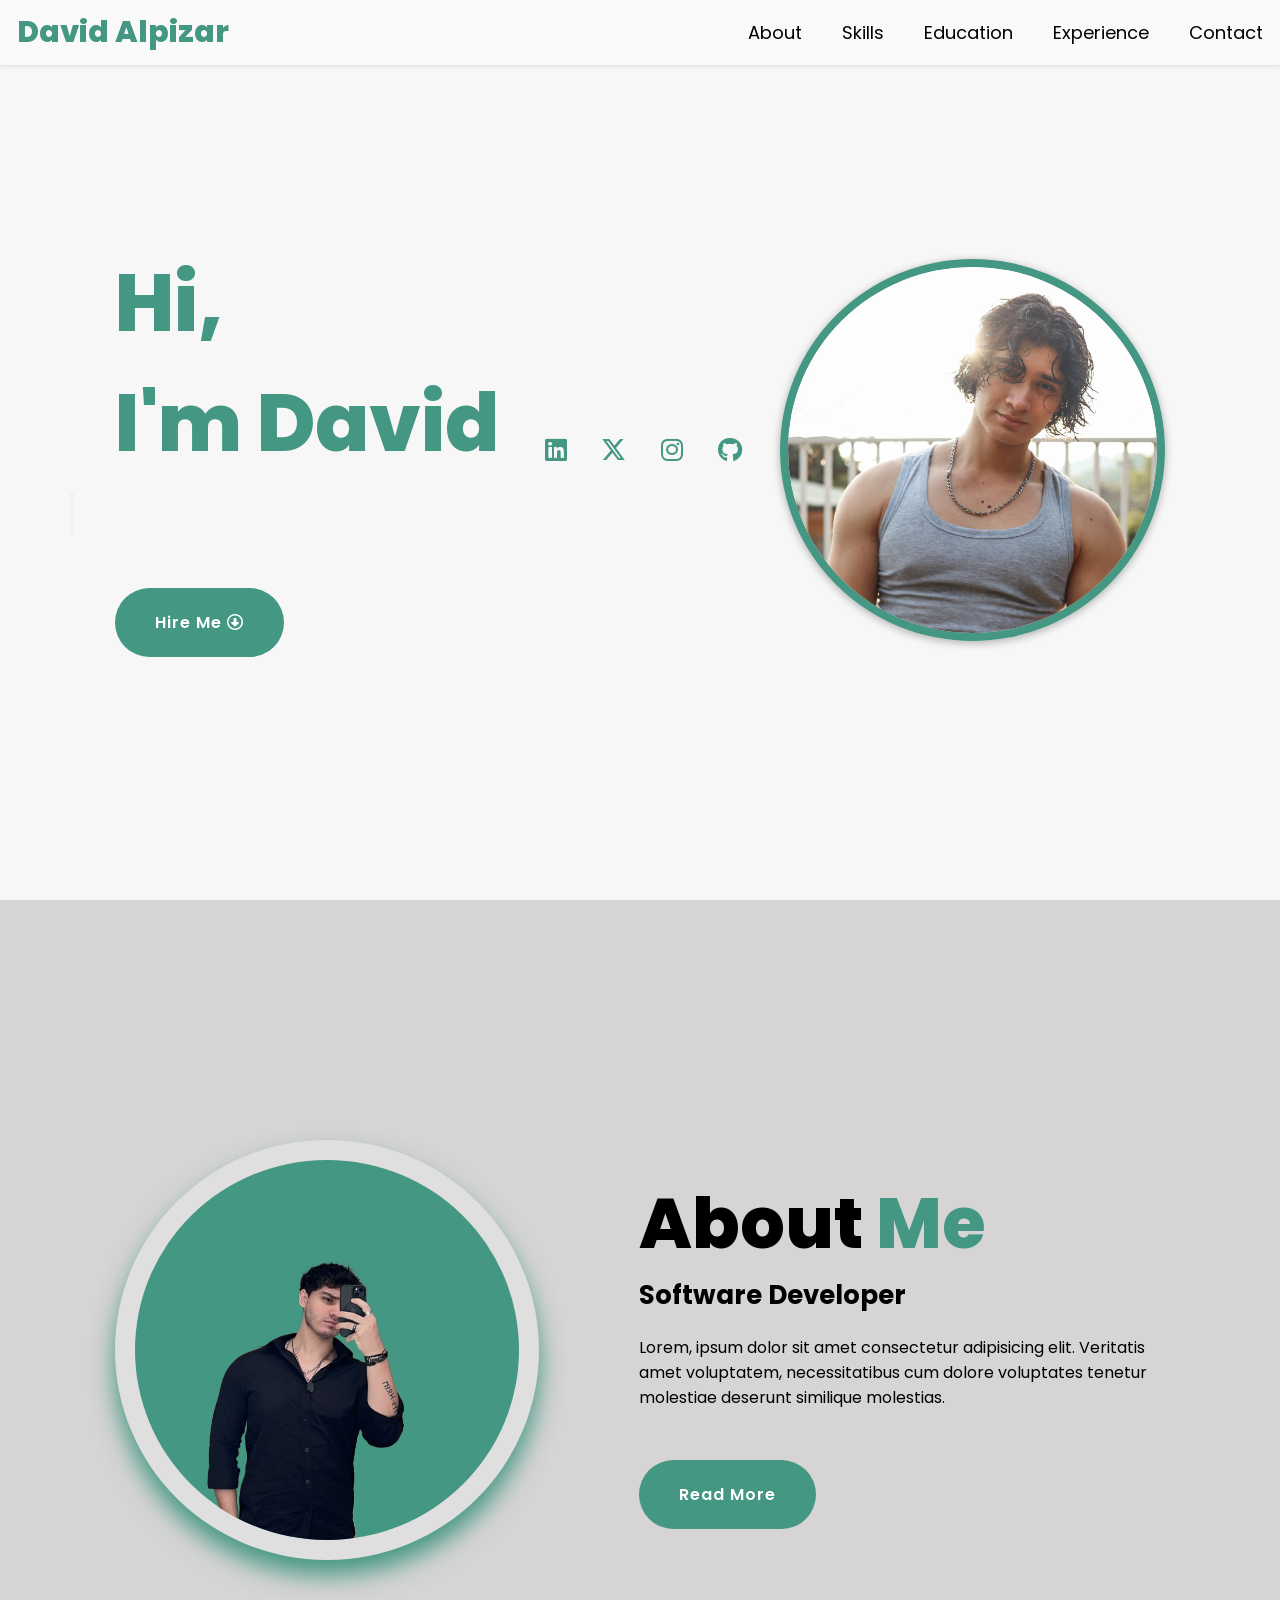
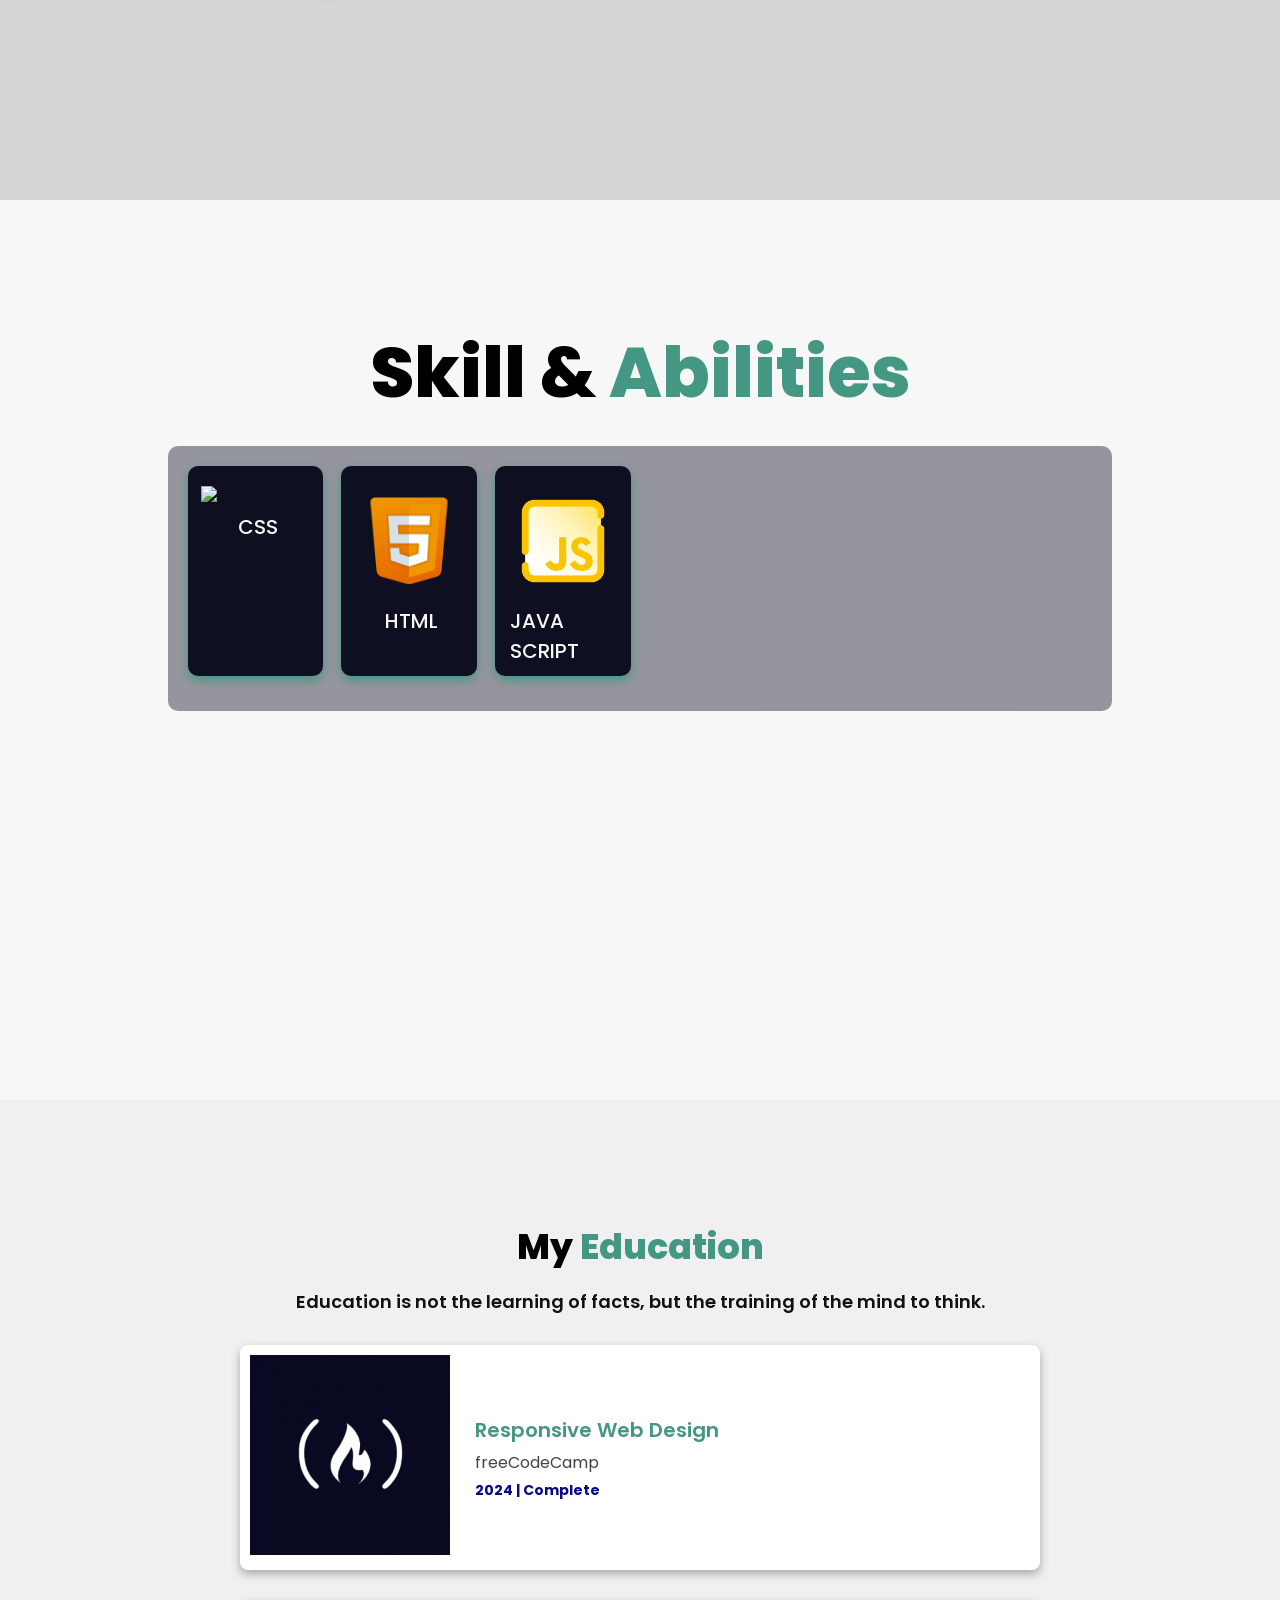
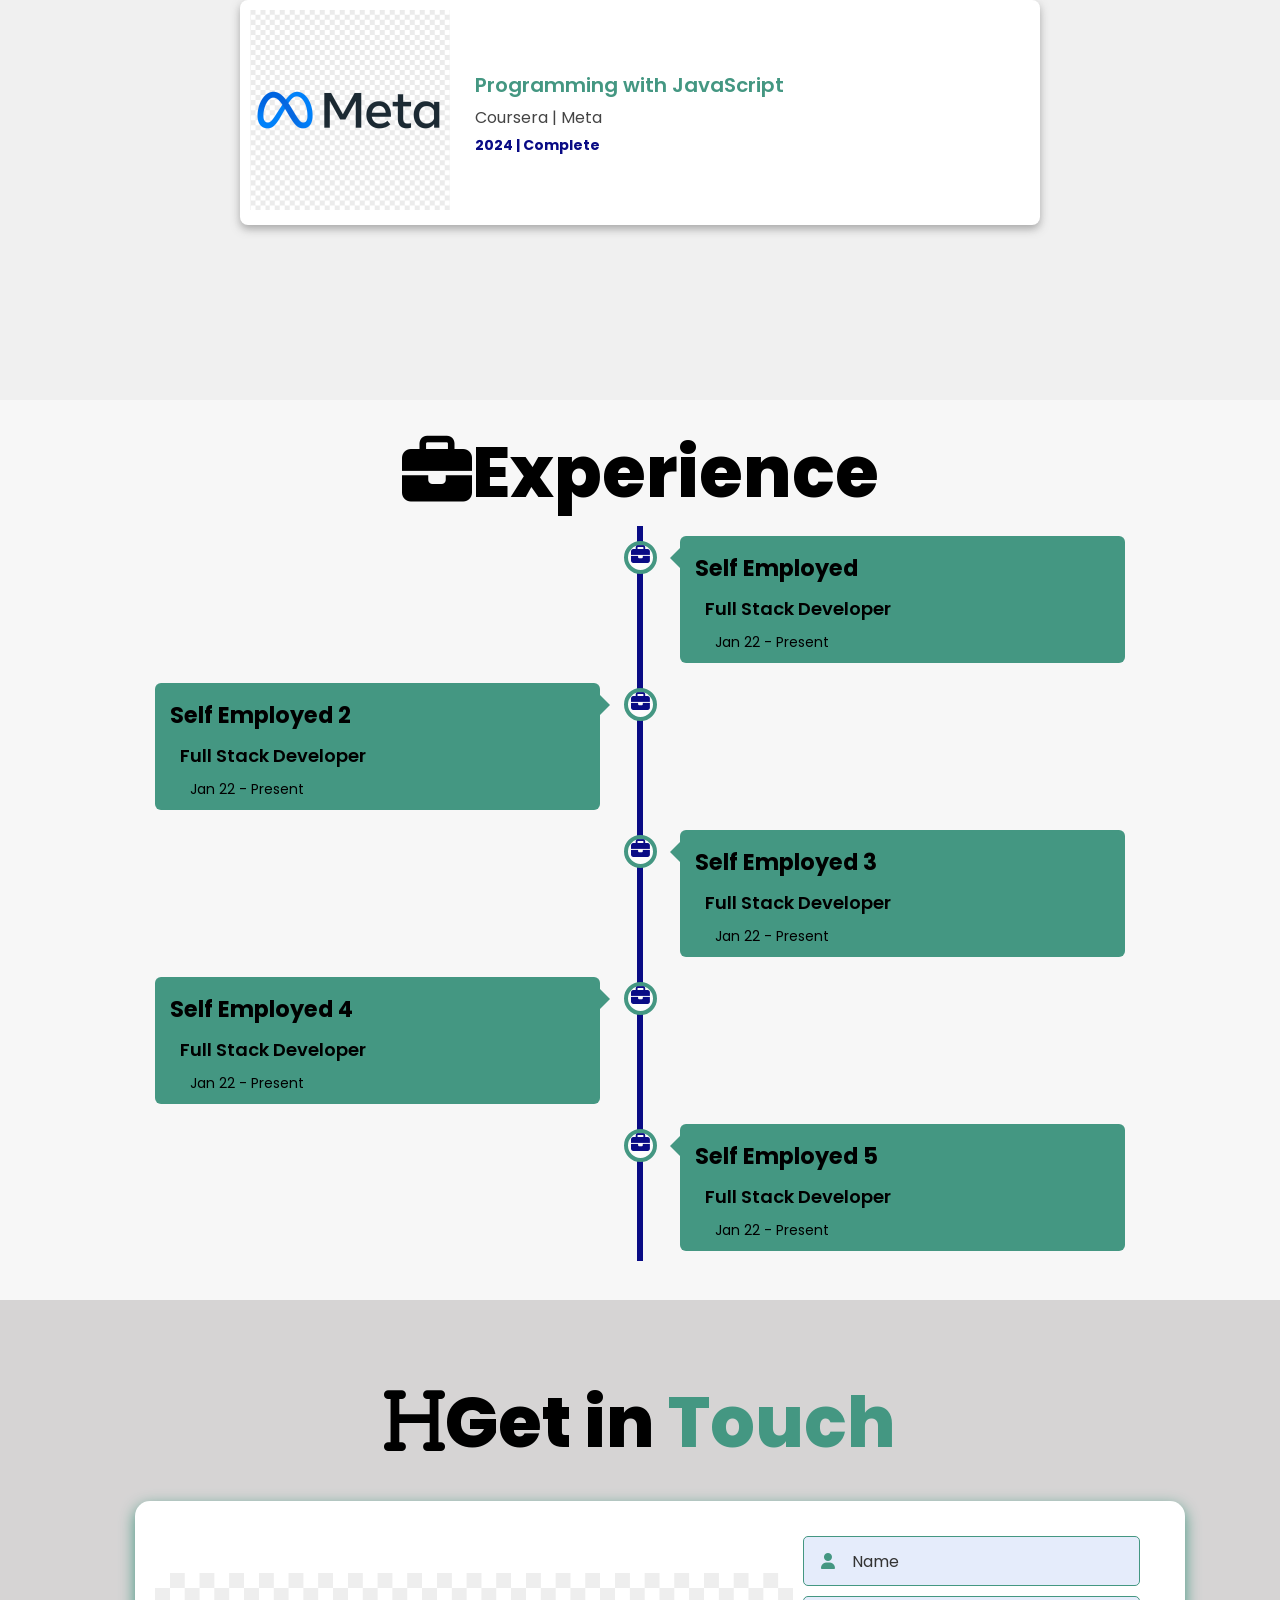
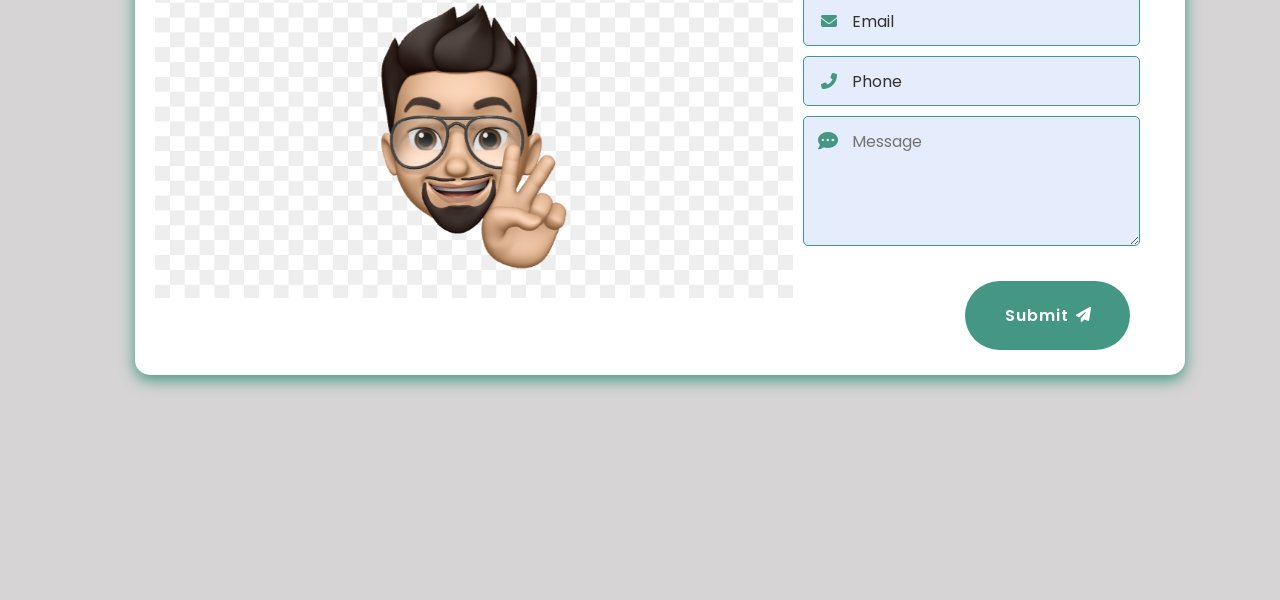
==== index.html @ fc41be8f "Initial Commit" ====
<!DOCTYPE html>
<html lang="en">
<head>
    <meta charset="UTF-8">
    <meta name="viewport" content="width=device-width, initial-scale=1.0">
    <title>Responsive Portafolio</title>
    <link rel="stylesheet" href="/css/style.css">
    <link rel="stylesheet" href="https://cdnjs.cloudflare.com/ajax/libs/font-awesome/6.5.1/css/all.min.css"
    integrity="sha512-DTOQO9RWCH3ppGqcWaEA1BIZOC6xxalwEsw9c2QQeAIftl+Vegovlnee1c9QX4TctnWn13TZye+giMm8e2LwA=="
    crossorigin="anonymous" referrerpolicy="no-referrer" />
</head>
<body>
    <header class="header">
        <a href="#" class="logo">David Alpizar</a>
        <i id="menu-icon" class="fa-solid fa-bars"></i>
        <nav class="navbar">
            <ul>
                <li><a href="#home" class="active"></a></li>
                <li><a href="#about">About</a></li>
                <li><a href="#skills">Skills</a></li>
                <li><a href="#education">Education</a></li>
                <li><a href="#experience">Experience</a></li>
                <li><a href="#contact">Contact</a></li>
            </ul>
        </nav>
    </header>


    <main id="hero">
    
    
    <section class="home" id="home">
        <div id="particles-js"></div>
        <div class="content">
            <h1>Hi, <br/> I'm David</h1>
            <h3>I'm a <span class="typing-text"></span></h3>
            <a href="#" class="btn"><span>Hire Me</span>
                <i class="fa-regular fa-circle-down"></i>
            </a>
        </div>
        <div class="socials">
            <div class="social-icon">
                <a href="#"><i class="fa-brands fa-linkedin"></i></a>
                <a href="#"><i class="fa-brands fa-x-twitter"></i></a>
                <a href="#"><i class="fa-brands fa-instagram"></i></a>
                <a href="#"><i class="fa-brands fa-github"></i></a>
            </div>
        </div>
        <div class="image">
            <img src="/image/Profile-1.jpg" alt="" class="tilt">
        </div>
    </section>

    <section class="about" id="about">
        <div class="about-img">
            <img src="/image/Profile-2.png" alt="">
        </div>
        <div class="about-content">
            <h2 class="heading">About <span>Me</span></h2>
            <h3>Software Developer</h3>
            <p>Lorem, ipsum dolor sit amet consectetur adipisicing elit. Veritatis amet voluptatem, necessitatibus cum dolore voluptates tenetur molestiae deserunt similique molestias. <omnis class="lorem10"></omnis></p>
            <a href="#" class="btn">Read More</a>
        </div>
    </section>
    <section class="skills skills" id="skills">
        <h2 class="heading">Skill & <span>Abilities</span></h2>
        <div class="container">
            <div class="row" id="skillsContainer">
                <div class="bar">
                    <div class="info">
                        <img class="img-info" src="/image/icons8-css3-480.png" />
                        <span>CSS</span>
                    </div>
                </div>
                <div class="bar">
                    <div class="info">
                        <img class="img-info" src="/image/icons8-html-5-240.png" />
                        <span>HTML</span>
                    </div>
                </div>
                <div class="bar">
                    <div class="info">
                        <img class="img-info" src="/image/icons8-javascript-420.png" />
                        <span>JAVA SCRIPT</span>
                    </div>
                </div>
            </div>
        </div>
    </section>
    <section class="education" id="education">
        <h2 class="heading">My <span>Education</span></h2>
        <p class="quote">Education is not the learning of facts, but the training of the mind to think.</p>

        <div class="education-container" data-url="https://www.freecodecamp.org/certification/David_Alpizar/responsive-web-design">
            <div class="education-box">
                <img src="/image/Freecodecamp.png" class="img-education" alt="">
            </div>
            <div class="education-content">
                <h3>Responsive Web Design</h3>
                <p>freeCodeCamp</p>
                <h4>2024 | Complete</h4>
            </div>
        </div>

        <div class="education-container" data-url="https://coursera.org/share/3e48fefdb04adfce6f3c0f33706777f8">
            <div class="education-box">
                <img src="/image/meta-logo.png" class="img-education" alt="">
            </div>
            <div class="education-content">
                <h3>Programming with JavaScript</h3>
                <p>Coursera | Meta</p>
                <h4>2024 | Complete</h4>
            </div>
        </div>
    </section>
    <section class="experience" id="experience">
        <h2 class="heading"><i class="fas fa-briefcase"></i>Experience</h2>
        <div class="timeLine">
            <div class="container right">
                <div class="content">
                    <div class="tag">
                        <h2>Self Employed</h2>
                    </div>
                    <div class="decs">
                        <h3>Full Stack Developer</h3>
                        <p>Jan 22 - Present</p>
                    </div>
                </div>
            </div>
            <div class="container left">
                <div class="content">
                    <div class="tag">
                        <h2>Self Employed 2 </h2>
                    </div>
                    <div class="decs">
                        <h3>Full Stack Developer</h3>
                        <p>Jan 22 - Present</p>
                    </div>
                </div>
            </div>
            <div class="container right">
                <div class="content">
                    <div class="tag">
                        <h2>Self Employed 3</h2>
                    </div>
                    <div class="decs">
                        <h3>Full Stack Developer</h3>
                        <p>Jan 22 - Present</p>
                    </div>
                </div>
            </div>
            <div class="container left">
                <div class="content">
                    <div class="tag">
                        <h2>Self Employed 4</h2>
                    </div>
                    <div class="decs">
                        <h3>Full Stack Developer</h3>
                        <p>Jan 22 - Present</p>
                    </div>
                </div>
            </div>
            <div class="container right">
                <div class="content">
                    <div class="tag">
                        <h2>Self Employed 5</h2>
                    </div>
                    <div class="decs">
                        <h3>Full Stack Developer</h3>
                        <p>Jan 22 - Present</p>
                    </div>
                </div>
            </div>
        </div>
    </section>

    <section class="contact" id="contact">
        <h2 class="heading"><i class="fas fa-heading"></i>Get in <span>Touch</span></h2>

        <div class="container">
            <div class="content">
                <div class="image-box">
                    <img class="img-contact" src="/image/Memoji-1.png" alt="">
                </div>
                <form id="contact-form">

                    <div class="form-group">
                        <div class="field">
                            <input type="text" name="name" placeholder="Name" required>
                            <i class='fas fa-user'></i>
                        </div>
                        <div class="field">
                            <input type="text" name="email" placeholder="Email" required>
                            <i class='fas fa-envelope'></i>
                        </div>
                        <div class="field">
                            <input type="text" name="phone" placeholder="Phone" required>
                            <i class='fas fa-phone-alt'></i>
                        </div>
                        <div class="message">
                            <textarea placeholder="Message" name="message" id="message" required></textarea>
                            <i class='fas fa-comment-dots'></i>
                        </div>

                    </div>
                    <div class="button-area">
                        <button type="submit" class="btn">
                            Submit <i class="fa fa-paper-plane"></i>
                        </button>
                    </div>
                </form>
            </div>
        </div>
    </section>
</main>

<script src="./js/particles.min.js"></script>
<script src="./js/app.js"></script>
<script src="/js/script.js"></script>

<video muted autoplay loop class="video-bg">
    <source src="/videos/43661-436237700.mp4" type="video/mp4">
</video>
<div class="capa"></div>
</body>
</html>
---- css/style.css ----
@import url('https://fonts.googleapis.com/css2?family=Poppins:wght@100;200;300;400;500;600&display=swap');
*{
    margin: 0;
    padding: 0;
    box-sizing: border-box;
    text-decoration: none;
    border: none;
    outline: none;
    scroll-behavior: smooth;
    font-family: 'Poppins', sans-serif;
}

/* start video backgroud */
#hero {
    min-height: 100vh;
    position: relative;
}

video {
    position: absolute;
    top: 0;
    left: 0;
    width: 100%;
    height: 100%;
    object-fit: cover;
    z-index: -1;
}

.capa {
    position: absolute;
    top: 0;
    left: 0;
    width: 100%;
    height: 100%;
    opacity: 0.5;
    mix-blend-mode: overlay;
}

/* end video backgroud */

:root {
    --bg-color: #f7f7f7;
    --second-bg-color: #d6d4d4;
    --text-color: #000;
    --main-color: #449782;
}
html{
    font-size: 62.5%;
    overflow-x: hidden;
}
body{
    background: #f7f7f7;
    font-family: "Poppins", sans-serif;
}
html::-webkit-scrollbar {
    width: 0.8rem;
}
html::-webkit-scrollbar-track {
    background: rgb(235, 202, 245);
}
html::-webkit-scrollbar-thumb {
    background: var(--main-color);
}

/* navbar */
header {
    position: fixed;
    top: 0;
    left: 0;
    right: 0;
    z-index: 1000;
    display: flex;
    align-items: center;
    justify-content: space-between;
    padding: 1.7rem;
    height: 6.5rem;
    background: rgba(255, 255, 255, 0.3);
    backdrop-filter: blur(20px);
    box-shadow: 0 1PX 4px rgba(146, 161, 176, 0.3);
}
.logo{
    font-size: 3rem;
    color: var(--main-color);
    font-weight: 800;
    cursor: pointer;
    transform: 0.3s ease;
}
.logo:hover {
    transform: scale(1.1);
}
.navbar ul {
    display: flex;
    list-style: none;
}
.navbar ul li a {
    color: var(--text-color);
    font-size: 1.8rem;
    margin-left: 4rem;
    transform: 0.3s ease;
    border-bottom: 3px solid transparent;
}
.navbar ul li a:hover,
.navbar ul li a.active {
    color: var(--main-color);
    border-bottom: 3px solid var(--main-color);
}
#menu-icon {
    font-size: 3.6rem;
    color: var(--main-color);
    display: none;
}
@media (max-width: 768px) {
    #menu-icon {
        display: block;
    }
    header .navbar {
        position: fixed;
        top: 6.5rem;
        right: -120%;
        width: 75%;
        height: 100%;
        text-align: left;
        align-items: flex-start;
        background-color: var(--main-color);
    }
    header .navbar ul {
        flex-flow: column;
        padding: 1rem;
    }
    header .navbar ul li {
        text-align: center;
        width: 100%;
        margin: 1rem 0;
        border-radius: 0.5rem;
        width: 26rem;
    }
    header .navbar ul li a {
        display: block;
        padding: 1rem;
        text-align: left;
        color: white;
        font-size: 2rem;
    }
    header .navbar ul li a.active,
    header .navbar ul li a:hover {
        padding: 1rem;
        color: white;
        border-radius: 0.5rem;
        border-bottom: 0.5rem solid var(--main-color);
    }
    header .navbar.nav-toggle {
        right: 0;
    }
}

/* section home*/

section {
    min-height: 100vh;
    padding: 2rem 9%;
}
.heading {
    font-size: 3.5rem;
    color: var(--text-color);
    font-weight: 800;
    text-align: center;
}
.heading span {
    color: var(--main-color)
}
.home {
    position: relative;
    display: flex;
    flex-wrap: wrap;
    gap: 1.5rem;
    min-height: 100vh;
    align-items: center;
    justify-content: space-between; /* Ajusta el espacio entre elementos */
}
.home #particles-js {
    position: absolute;
    top: 0;
    left: 0;
    width: 100%;
    height: 100%;
}
.home .content {
    flex: 1; /* El contenido ocupará el espacio disponible */
    padding-right: 2rem; /* Espaciado hacia la derecha */
    z-index: 1;
}
.social-icon a {
    display: inline-flex;
    align-items: center;
    justify-content: center;
    width: 4rem;
    height: 4rem;
    background: transparent;
    font-size: 2.5rem;
    border: 0.2rem solid transparent;
    margin: 3rem 1.5rem 3rem 0;
    transition: 0.3s ease;
    color: var(--main-color);
    border-radius: 50%;
}
.social-icon a:hover {
    color: var(--text-color);
    transform: scale(1.5);
}
.btn {
    display: inline-block;
    padding: 2rem 3.8rem;
    background-color: var(--main-color);
    font-size: 1.6rem;
    border-radius: 4rem;
    color: white;
    border: 2px solid transparent;
    letter-spacing: 0.1rem;
    font-weight: 600;
    transition: 0.3s ease;
    cursor: pointer;
    margin-top: 2rem;
}
.btn span {
    color: white;
}
.btn:hover span {
    color: var(--main-color)
}
.btn:hover {
    transform: scale(1.3);
    background: var(--bg-color);
    color: var(--main-color);
    border: 2px solid var(--main-color);
    filter: drop-shadow(0 0 15px var(--main-color));
}
.home .content h2 {
    font-size: 8rem;
    font-weight: 800;
    color: var(--main-color);
}
.home .content h1 {
    font-size: 8rem;
    font-weight: 800;
    color: var(--main-color);
}
.home .content h3 {
    font-size: 3rem;
    color: var(--text-color);
    font-weight: 600;
    padding: 1rem 0;
    margin-bottom: 2rem;

}
.home .content h3 span .typing-text{
    font-size: 3rem;
    color: rgb(148, 8, 8);
    font-weight: 600;
    padding: 1rem 0;
}
.home .image {
    flex: 1; /* La imagen ocupará el espacio restante */
    display: flex;
    justify-content: flex-end; /* Asegura que la imagen esté alineada al lado derecho */
}
.home .image img {
    max-width: 100%;
    height: auto;
    border-radius: 50%; /* Mantén el diseño redondeado */
    box-shadow: 0 2px 8px rgba(0, 0, 0, 0.3);
    cursor: pointer;
    border: 8px solid var(--main-color);
}
.home .image img:hover {
    box-shadow: 0 5px 15px var(--main-color);
}
.home .content h3 .typing-text {
    position: relative;
}
.home .content h3 .typing-text::before {
    content: 'Web Developer';
    color: var(--main-color);
    animation: words 20s infinite;
}
.home .content h3 .typing-text:after {
    content: '';
    background-color: var(--bg-color);
    position: absolute;
    width: calc(100% + 8pc);
    height: 100%;
    border-left: 4px solid #f1f1f1;
    right: -8px;
    animation: cursor 0.6s infinite, typing 20s steps(14) infinite;
}

@keyframes cursor {
    to {
        border-left: 4px solid var(--main-color);
        background-color: transparent;
    }
}
@keyframes words {
    0%, 20%{
        content: 'Web Developer';
    }
    21%, 40%{
        content: 'Software Developer';
    }
    41%, 60%{
        content: 'Frontend Developer';
    }
    61%, 80%{
        content: 'Web Designer      ';
    }
    81%, 100%{
        content: 'Javascript Developer';
    }
}
@keyframes typing {
    10%, 15%,
    30%, 35%,
    50%, 55%,
    70%, 75%,
    90%, 95% {
        width: 0;
    }
    5%,20%,
    25%,40%,
    45%,60%,
    65%,80%,
    85% {
        width: calc(100% + 8px);
        background-color: rgb(212, 212, 212);
    }
}

@media(max-width: 450px) {
    .home .btn {
        margin: 4rem 0;
    }
    .social-icon {
        margin-top: 12rem;
    }
    .home .image img {
        font-size: 2.2rem;
    }
    .home .content h3 span {
        font-size: 2.2rem;
    }
}

/* about me */

.about {
    display: flex;
    align-items: center;
    justify-content: center;
    gap: 10rem;
    background: var(--second-bg-color);
}
.about-content {
    z-index: 1;
}
.about-img {
    border-radius: 50%;
    display: grid;
    place-items: center;
    border: 20px solid rgb(224, 223, 223);
    box-shadow: 0 15px 25px var(--main-color);
    background-color: var(--main-color);
}
.about-img img {
    position: relative;
    width: 30vw;
    border-radius: 50%;
    cursor: pointer;
}
.heading {
    align-items: center;
    font-size: 7rem;
}

.about-content h2 {
    text-align: left;
    line-height: 1.5;
}
.about-content h3 {
    font-size: 2.6rem;
}
.about-content p {
    font-size: 1.6rem;
    margin:  2rem 0 3rem;
}
.about .content h3 .typing-text::before {
    content: 'Web Developer';
    color: var(--main-color);
    animation: words 20s infinite;
}
.about .content h3 .typing-text:after {
    content: '';
    background-color: var(--second-bg-color);
    position: absolute;
    width: calc(100% + 8pc);
    height: 100%;
    border-left: 4px solid #f1f1f1;
    right: -8px;
    animation: cursor 0.6s infinite, typing 20s steps(14) infinite;
}

@media screen and (max-width:600px) {
    .about .about-img {
        margin: 0 auto;
        width: 60vw;
        border: none;
    }
}
@media (max-width: 895px) {
    .about {
        flex-direction: column-reverse;
    }
    .about-content {
        margin: 1rem 4rem;
    }
    .about .about-img img {
        width: 60vw;
        margin-top: 1rem;
        margin-bottom: 3rem;
        border: none;
    }
}

/* skills section starts */

.skills {
    background: var(--bg-color);
    position: relative;
    z-index: 1; 
}
.skills .heading {
    margin-top: 10rem;
}
.skills .container {
    background: rgba( 0, 0, 22, 0.4);
    color: var(--bg-color);
    border-radius: 1rem;
    padding: 2rem;
    width: 90%;
    margin: auto;
    margin-top: 2rem;
}
.skills .container .row {
    display: grid;
    grid-template-columns: repeat(6, 1fr);
    flex-wrap: wrap;
    gap: 1.8rem;
}
.skills .container .bar {
    margin-bottom: 15px;
    padding: 10px;
    border-radius: 1rem;
    background: rgba(0, 0, 22, 0.9);
    box-shadow: 0 4px 10px var(--main-color);
    transition: 0.2s;
}
.skills .container .bar:hover {
    background: var(--main-color);
    box-shadow: 0 8px 10px var(--second-bg-color);
}
.skills .container .bar .info {
    display: flex;
    flex-direction: column;
    align-items: center;
    gap: 1rem;
    margin-top: 1rem;
}
.skills .container .bar .info span{
    font-size: 2rem;
    font-weight: 500;
    margin-left: 0.5rem;
    font-family: "Poppins";
}

.img-info {
    width: 11rem;
}


@media screen and (max-width:600px) {
    .skills .container {
        margin: 0;
        padding: 0;
    }
    .skills .container .row {
        grid-template-columns: repeat(2,1fr);
        margin: 1rem;
        padding: 2rem 0.2rem 2rem 0.2rem;
        gap: 1rem;
    }
    .skills .container {
        margin-top: 5px;
        width: 100%;
    }
}

/* Education Section */
.education {
    padding: 2rem 9%;
    background-color: #f0f0f0;
    text-align: center;
}

.education .heading {
    font-size: 3.5rem;
    font-weight: 800;
    margin-top: 10rem;
    margin-bottom: 1.5rem;
    color: var(--text-color);
}

.education .quote {
    font-size: 1.8rem;
    margin-bottom: 3rem;
    color: #111;
    font-weight: 600;
}

.education-container {
    display: flex;
    align-items: center;
    justify-content: center;
    background: #fff;
    box-shadow: 0 4px 8px rgba(97, 97, 97, 0.5);
    margin: 2rem auto;
    margin-top: 3rem;
    border-radius: 8px;
    overflow: hidden;
    cursor: pointer;
    transition: transform 0.3s, box-shadow 0.3s;
    max-width: 800px;
}

.education-container:hover {
    transform: scale(1.05);
    box-shadow: 0 8px 12px rgba(20, 141, 81, 0.5);
}

.education-box {
    flex: 1;
    text-align: center;
    padding: 1rem;
}

.education-box img {
    width: 200px;
    height: 200px;
    object-fit: contain;
    background-color: white;
}

.education-content {
    flex: 3;
    padding: 1.5rem;
    text-align: left;
}

.education-content h3 {
    font-size: 2rem;
    font-weight: 600;
    color: var(--main-color);
    margin-bottom: 0.5rem;
}

.education-content p {
    font-size: 1.6rem;
    margin-bottom: 0.5rem;
    color: #444;
}

.education-content h4 {
    font-size: 1.4rem;
    color: #090b85;
}
@media screen and (max-width: 600px) {
    .education .education-container .education-box {
        flex-direction: column;
        width: 100%;
    }
    .education .education-container .education-box .image {
        width: 100%;
        height: 25rem;
    }
    .education .education-container .education-box .image img {
        width: 100%;
    }
    .education .education-container .education-box .education-content {
        position: relative;
        display: flex;
        flex-direction: column;
        padding: 1rem;
        flex-wrap: wrap;
        flex: 0;
    }
}

/* Experience */

.experience .timeLine {
    position: relative;
    max-width: 1200px;
    margin: 0 auto;
}
.experience .timeLine::after {
    content: '';
    position: absolute;
    width: 6px;
    background: #090b85;
    top: 0;
    bottom: 0;
    left: 50%;
    margin-left: -3px;
    z-index: -2px;
}
.experience .container {
    padding: 10px 40px;
    position: relative;
    background-color: inherit;
    width: 50%;
}
.experience .container::after {
    content: '\f0b1';
    position: absolute;
    width: 25px;
    height: 25px;
    right: -17px;
    background-color: rgb(252, 252, 252);
    border: 4px solid var(--main-color);
    top: 15px;
    border-radius: 50%;
    z-index: 100;
    font-size: 1.89rem;
    text-align: center;
    font-weight: 600;
    color: #090b85;
    font-family: "Font Awesome\ 5 Free";
}
.experience .lelf {
    left: 0;
}
.experience .right {
    left: 50%;
}
.experience .left::before {
    content: '';
    height: 0;
    position: absolute;
    top: 22px;
    width: 0;
    z-index: 1;
    right: 30px;
    border: medium solid var(--main-color);
    border-width: 10px 0 10px 10px;
    border-color: transparent transparent transparent var(--main-color);
}

.experience .right::before {
    content: '';
    height: 0;
    position: absolute;
    top: 22px;
    width: 0;
    z-index: 1;
    left: 30px;
    border: medium solid var(--main-color);
    border-width: 10px 10px 10px 0;
    border-color: transparent var(--main-color) transparent transparent;
}
.experience .right::after {
    left: -16px;
}
.experience .content {
    background: var(--main-color);
    position: relative;
    border-radius: 6px;
}

.experience .content .tag {
    font-size: 1.5rem;
    padding-top: 1.5rem;
    padding-left: 1.5rem;
}
.experience .content .decs {
    margin-left: 1.5rem;
    padding-bottom: 1rem;
}
.experience .content .decs h3 {
    font-size: 1.8rem;
    font-weight: 600;
    margin: 1rem;
}
.experience .content .decs p {
    font-size: 1.4rem;
    margin-left: 2rem;
}
.experience .container:hover {
    transform: scale(1.03);
    cursor: pointer;
    transition: 0.3s;
    z-index: 100;
}
@media screen and (max-width:600px) {
    .experience {
        max-height: 80vh;
    }
    .experience .timeLine {
        margin-top: 2rem;
    }
    .experience .timeLine::after {
        left: 31px;
    }
    .experience .container {
        width: 100%;
        padding-left: 8rem;
        padding-right: 2rem;
    }
    .experience .container::after {
        font-size: 2.2rem;
    }
    .experience .container::before {
        left: 61px;
        border: medium solid var(--main-color);
        border-width: 10px 10px 10px 0;
        border-color: transparent var(--main-color) transparent;
    }
    .experience .lelf::after {
        left: 15px;
    }
    .experience .right::after {
        left: 15px;
    }
    .experience .right {
        left: 0%;
    }
}

/* Contact section */

.contact {
    background: var(--second-bg-color);
    display: absolute;
}

.contact .container {
    max-width: 1050px;
    width: 100%;
    background: #fff;
    border-radius: 1.5rem;
    margin: 2.5rem 2rem;
    box-shadow: 0 5px 15px var(--main-color);
}

.contact .container .content {
    display: flex;
    align-items: center;
    justify-content: space-between;
    padding: 2.5rem 2rem;
}

.contact .container.image-box {
    max-width: 60%;
    margin-left: 4rem;
}

.contact .content.image-box img {
    width: 100%;
    height: 40rem;
    position: relative;
}

.contact .content form {
    width: 45%;
    margin-right: 3.5rem;
}
.contact .heading {
    margin-top: 5rem;
}

.form-group {
    display: relative;
    flex-direction: column;
    justify-content: center;
}

form .form-group .field {
    height:  50px;
    display: flex;
    position: relative;
    margin: 1rem;
    width: 100%;
}

form i {
    position: absolute;
    top: 50%;
    left: 18px;
    color: var(--main-color);
    font-size: 16px;
    pointer-events: none;
    transform: translateY(-50%);
}

form .field input,
form .message textarea {
    width: 100%;
    height: 100%;
    outline: none;
    padding: 0 16px 0 48px;
    font-size: 16px;
    border-radius: 5px;
    border: 1px solid var(--main-color);
    background: #e5ecfb;   
    font-family: "Poppins", sans-serif;
}
.field input::placeholder,
.message textarea:focus {
    color: rgb(51, 51, 51);
}

.field input:focus,
.message textarea:focus {
    padding-left: 47px;
    border: 2px solid var(--main-color);
}
.field input:focus ~ i,
.message textarea:focus ~ i {
    color: var(--main-color);
}
form .message {
    position: relative;
    margin: 1rem;
    width: 100%;
}
form .message i {
    top: 25px;
    font-size: 20px;
    left: 15px;
}
form .message textarea {
    min-height: 130px;
    max-height: 230px;
    max-width: 100%;
    min-width: 100%;
    padding: 12px 20px 0 48px;
}
form .button-area {
    display: flex;
    float: right;
    flex-direction: row-reverse;
}
.button-area button i {
    position: relative;
    top: 6px;
    left: 2px;
    font-size: 1.5rem;
    transform: 0.3s;
    color: white;
}
.button-area button:hover i{
    left: 8px;
    color: var(--main-color );
}
.img-contact {
    width: 100%;
    height: 100%;
}
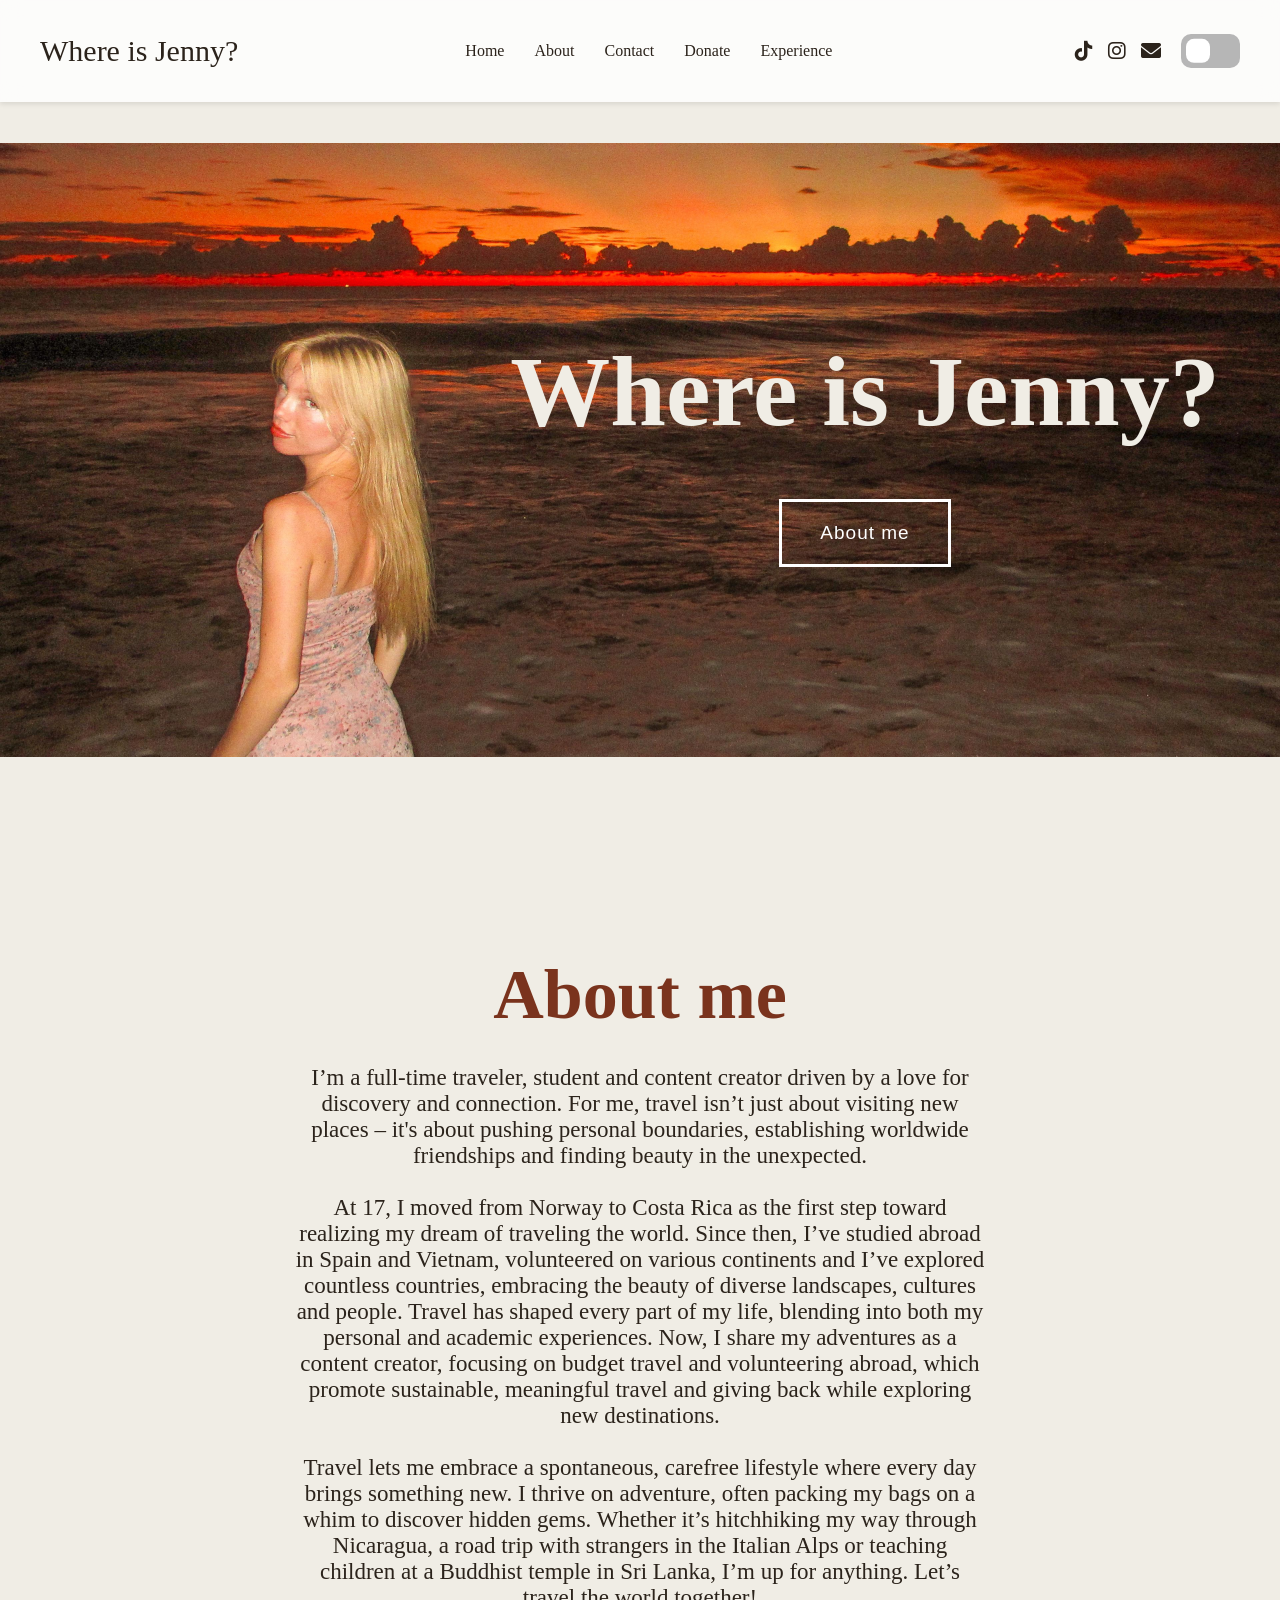
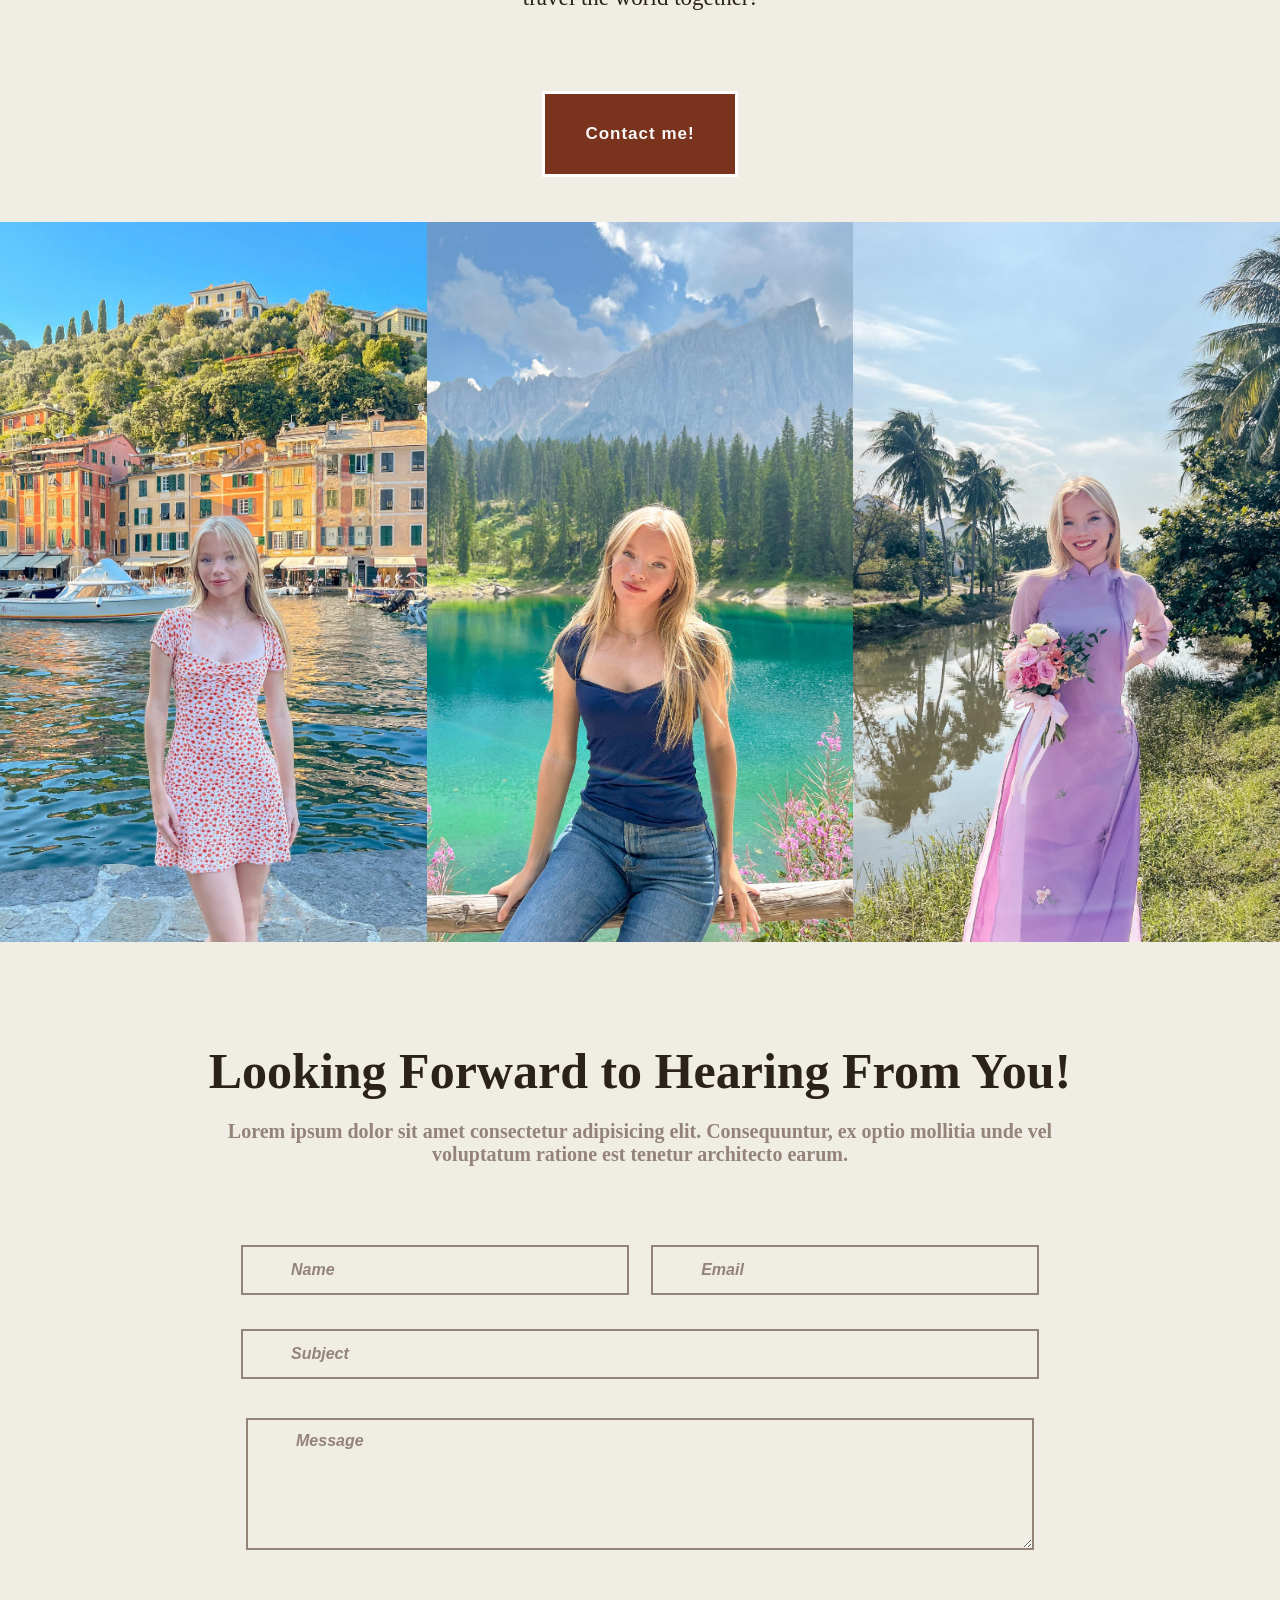
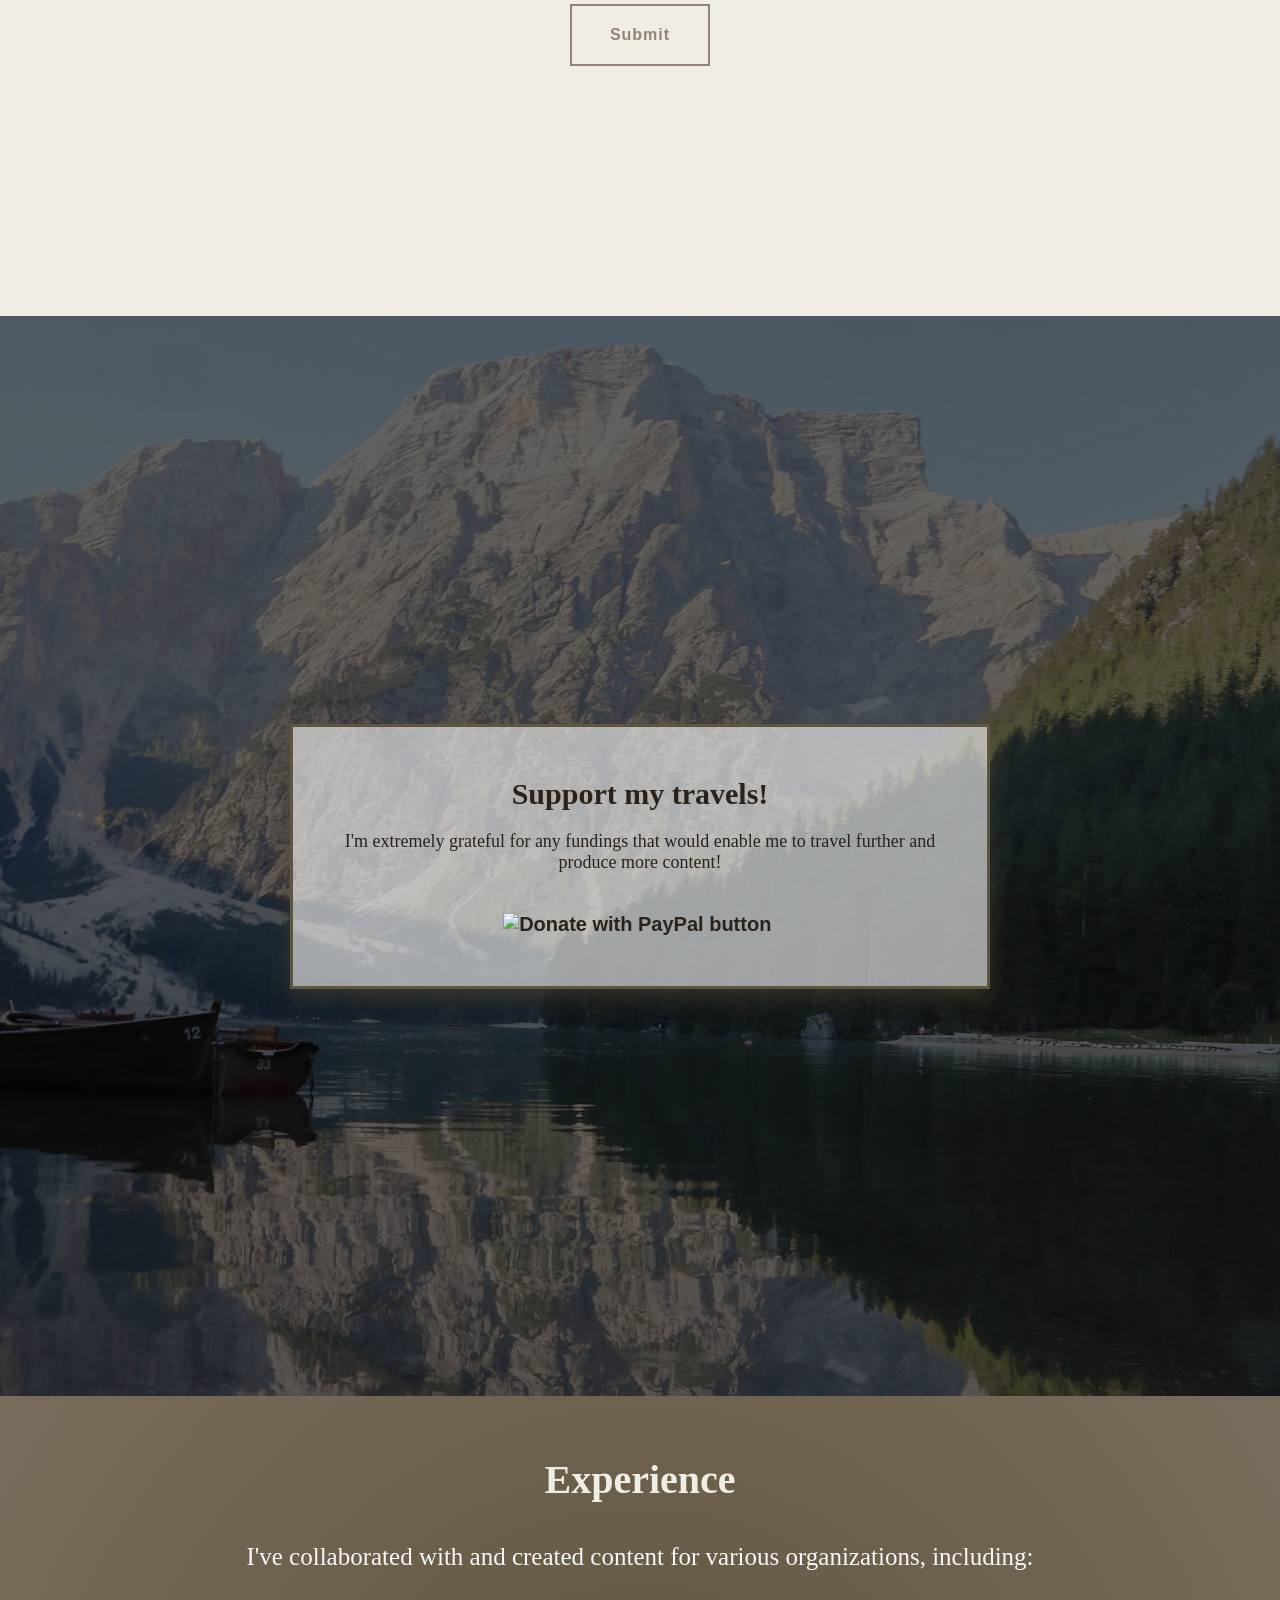
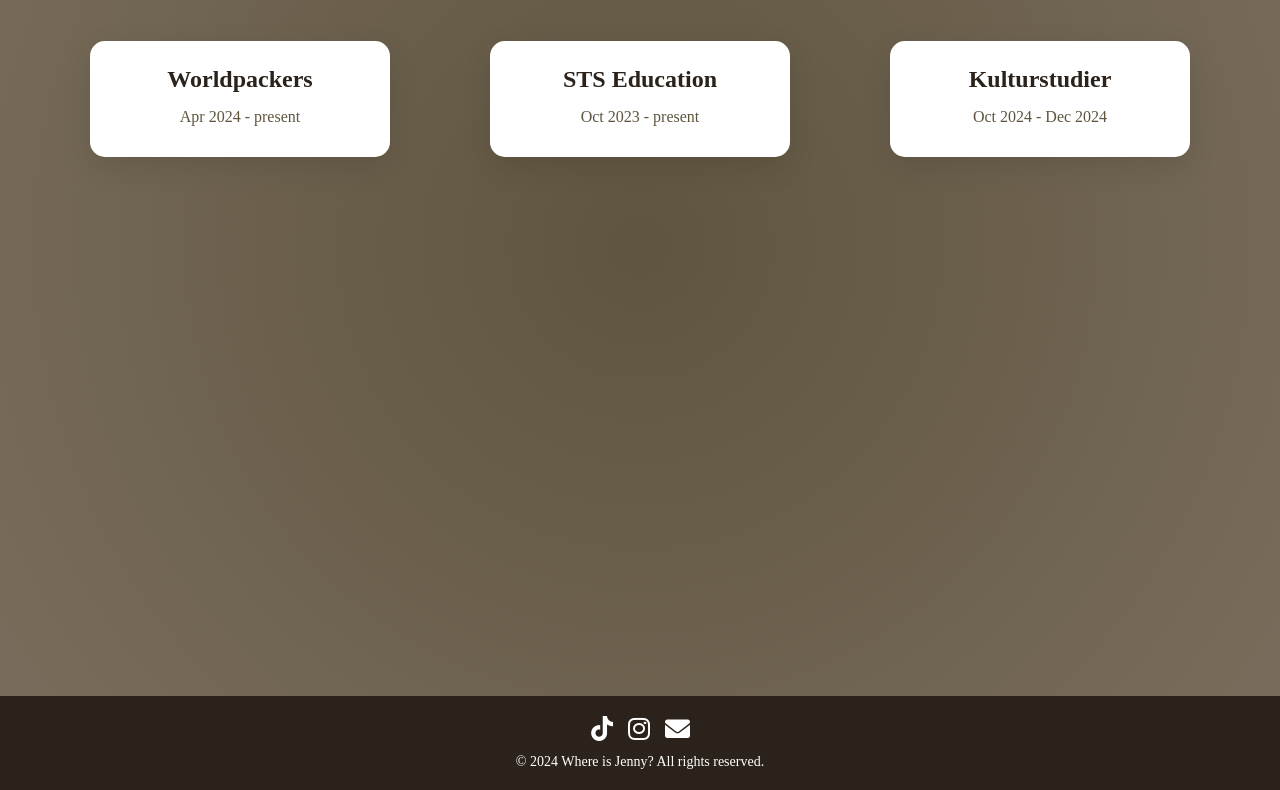
==== commit 28aaed18: "2 commit" ====
--- a/index.html
+++ b/index.html
@@ -3,224 +3,137 @@
 <head>
     <meta charset="UTF-8">
     <meta name="viewport" content="width=device-width, initial-scale=1.0">
-    <title>Responsive Portafolio</title>
-    <link rel="stylesheet" href="/css/style.css">
-    <link rel="stylesheet" href="https://cdnjs.cloudflare.com/ajax/libs/font-awesome/6.5.1/css/all.min.css"
-    integrity="sha512-DTOQO9RWCH3ppGqcWaEA1BIZOC6xxalwEsw9c2QQeAIftl+Vegovlnee1c9QX4TctnWn13TZye+giMm8e2LwA=="
-    crossorigin="anonymous" referrerpolicy="no-referrer" />
+    <title>Where is Jenny?</title>
+    <link href="https://cdnjs.cloudflare.com/ajax/libs/font-awesome/6.0.0-beta3/css/all.min.css" rel="stylesheet">
+    <link rel="stylesheet" href="/style.css">
 </head>
-<body>
+<body class="body">
     <header class="header">
-        <a href="#" class="logo">David Alpizar</a>
-        <i id="menu-icon" class="fa-solid fa-bars"></i>
+        <a href="#" class="logo">Where is Jenny?</a>
         <nav class="navbar">
             <ul>
-                <li><a href="#home" class="active"></a></li>
-                <li><a href="#about">About</a></li>
-                <li><a href="#skills">Skills</a></li>
-                <li><a href="#education">Education</a></li>
-                <li><a href="#experience">Experience</a></li>
-                <li><a href="#contact">Contact</a></li>
+                <li><a href="#home" class="active">Home</a></li>
+                <li><a href="#About">About</a></li>
+                <li><a href="#Contact">Contact</a></li>
+                <li><a href="#Donate">Donate</a></li>
+                <li><a href="#Experience">Experience</a></li>
             </ul>
+            
         </nav>
+        <div class="social-icons">
+            <a href="https://www.tiktok.com/@whereisjennyg?" target="_blank" class="social-icon"><i class="fab fa-tiktok"></i></a>
+            <a href="https://www.instagram.com/jennygunneng/" target="_blank" class="social-icon"><i class="fab fa-instagram"></i></a>
+            <a href="mailto:whereisjennyg@gmail.com" target="_blank" class="social-icon"><i class="fas fa-envelope"></i></a>
+            <label class="switch">
+                <input type="checkbox">
+                <span id="mode-toggle" class="mode-toggle"></span>
+            </label>
+        </div>
     </header>
-
-
+    <audio id="bounce-sound" src="sounds/bounce-sound.mp3" preload="auto"></audio>
     <main id="hero">
-    
-    
-    <section class="home" id="home">
-        <div id="particles-js"></div>
-        <div class="content">
-            <h1>Hi, <br/> I'm David</h1>
-            <h3>I'm a <span class="typing-text"></span></h3>
-            <a href="#" class="btn"><span>Hire Me</span>
-                <i class="fa-regular fa-circle-down"></i>
-            </a>
-        </div>
-        <div class="socials">
-            <div class="social-icon">
-                <a href="#"><i class="fa-brands fa-linkedin"></i></a>
-                <a href="#"><i class="fa-brands fa-x-twitter"></i></a>
-                <a href="#"><i class="fa-brands fa-instagram"></i></a>
-                <a href="#"><i class="fa-brands fa-github"></i></a>
+        <section class="home" id="home">
+            <div class="content">
+                <h1><span>Where is Jenny?</span></h1>
+                <a href="#About" class="btn" id="btn-home">About me</a>
             </div>
-        </div>
-        <div class="image">
-            <img src="/image/Profile-1.jpg" alt="" class="tilt">
-        </div>
-    </section>
-
-    <section class="about" id="about">
-        <div class="about-img">
-            <img src="/image/Profile-2.png" alt="">
-        </div>
-        <div class="about-content">
-            <h2 class="heading">About <span>Me</span></h2>
-            <h3>Software Developer</h3>
-            <p>Lorem, ipsum dolor sit amet consectetur adipisicing elit. Veritatis amet voluptatem, necessitatibus cum dolore voluptates tenetur molestiae deserunt similique molestias. <omnis class="lorem10"></omnis></p>
-            <a href="#" class="btn">Read More</a>
-        </div>
-    </section>
-    <section class="skills skills" id="skills">
-        <h2 class="heading">Skill & <span>Abilities</span></h2>
-        <div class="container">
-            <div class="row" id="skillsContainer">
-                <div class="bar">
-                    <div class="info">
-                        <img class="img-info" src="/image/icons8-css3-480.png" />
-                        <span>CSS</span>
-                    </div>
-                </div>
-                <div class="bar">
-                    <div class="info">
-                        <img class="img-info" src="/image/icons8-html-5-240.png" />
-                        <span>HTML</span>
-                    </div>
-                </div>
-                <div class="bar">
-                    <div class="info">
-                        <img class="img-info" src="/image/icons8-javascript-420.png" />
-                        <span>JAVA SCRIPT</span>
-                    </div>
+        </section>
+        <section class="About" id="About">
+            <div class="content">
+                <h2>About me</h2>
+                <p class="txt-about">
+                    I’m a full-time traveler, student and content creator driven by a love for discovery and connection. For me, travel isn’t just about visiting new places – it's about pushing personal boundaries, establishing worldwide friendships and finding beauty in the unexpected. <br></br>
+At 17, I moved from Norway to Costa Rica as the first step toward realizing my dream of traveling the world. Since then, I’ve studied abroad in Spain and Vietnam, volunteered on various continents and I’ve explored countless countries, embracing the beauty of diverse landscapes, cultures and people. Travel has shaped every part of my life, blending into both my personal and academic experiences. Now, I share my adventures as a content creator, focusing on budget travel and volunteering abroad, which promote sustainable, meaningful travel and giving back while exploring new destinations. <br></br>
+Travel lets me embrace a spontaneous, carefree lifestyle where every day brings something new. I thrive on adventure, often packing my bags on a whim to discover hidden gems. Whether it’s hitchhiking my way through Nicaragua, a road trip with strangers in the Italian Alps or teaching children at a Buddhist temple in Sri Lanka, I’m up for anything. Let’s travel the world together!
+                </p>
+                <a href="#Contact" class="btn" id="btn-about">Contact me!</a>
+            </div>
+        </section>
+        <section class="Contact" id="Contact">
+            <div class="image-container">
+                <img src="/Images/ct-1.jpg" alt="Imagen 1" class="contact-image">
+                <img src="/Images/ct-2.jpg" alt="Imagen 2" class="contact-image">
+                <img src="/Images/ct-3.jpg" alt="Imagen 3" class="contact-image">
+            </div>
+            <div class="txt-contact">
+                <h2>Looking Forward to Hearing From You!</h2>
+                <h4>Lorem ipsum dolor sit amet consectetur adipisicing elit. Consequuntur, ex optio mollitia unde vel voluptatum ratione est tenetur architecto earum.</h4>
+            </div>
+            <div class="container">
+                <div class="content">
+                    <form id="contact-form" action="https://formsubmit.co/whereisjennyg@gmail.com" method="POST">
+                        <div class="form-group">
+                            <div class="field">
+                                <input type="text" name="name" placeholder="Name" required>
+                            </div>
+                            <div class="field">
+                                <input type="email" name="email" placeholder="Email" required>
+                            </div>
+                        </div>
+                        <div class="form-group">
+                            <div class="field full-width">
+                                <input type="text" name="subject" placeholder="Subject" required>
+                            </div>
+                        </div>
+                        <div class="form-group">
+                            <div class="message">
+                                <textarea placeholder="Message" name="message" id="message" required></textarea>
+                            </div>
+                        </div>
+                        <div class="button-area">
+                            <button type="submit" class="btn" >
+                                Submit
+                            </button>
+                            <input type="hidden" name="_next" value="txt.html">
+                            <input type="hidden" name="_captcha" value="false">
+                        </div>
+                    </form>
                 </div>
             </div>
-        </div>
-    </section>
-    <section class="education" id="education">
-        <h2 class="heading">My <span>Education</span></h2>
-        <p class="quote">Education is not the learning of facts, but the training of the mind to think.</p>
-
-        <div class="education-container" data-url="https://www.freecodecamp.org/certification/David_Alpizar/responsive-web-design">
-            <div class="education-box">
-                <img src="/image/Freecodecamp.png" class="img-education" alt="">
+        </section>
+        <section class="Donate" id="Donate">
+            <div class="donation-container">
+                <h2>Support my travels!</h2>
+                <p>I'm extremely grateful for any fundings that would enable me to travel further and produce more content!</p>
+                <form action="https://www.paypal.com/donate" method="post" target="_top" class="donate-btn">
+                    <input type="hidden" name="hosted_button_id" value="Z9U7MGPAY56NW" />
+                    <input type="image" src="https://pics.paypal.com/00/s/OGQ2MDRkMmUtMTcwZi00ODUwLWIyM2EtYzk0MDNhNzNhODJi/file.JPG" border="0" name="submit" title="PayPal - The safer, easier way to pay online!" alt="Donate with PayPal button" />
+                    <img alt="" border="0" src="https://www.paypal.com/en_NO/i/scr/pixel.gif" width="1" height="1"/>
+                    </form>
             </div>
-            <div class="education-content">
-                <h3>Responsive Web Design</h3>
-                <p>freeCodeCamp</p>
-                <h4>2024 | Complete</h4>
-            </div>
-        </div>
-
-        <div class="education-container" data-url="https://coursera.org/share/3e48fefdb04adfce6f3c0f33706777f8">
-            <div class="education-box">
-                <img src="/image/meta-logo.png" class="img-education" alt="">
-            </div>
-            <div class="education-content">
-                <h3>Programming with JavaScript</h3>
-                <p>Coursera | Meta</p>
-                <h4>2024 | Complete</h4>
-            </div>
-        </div>
-    </section>
-    <section class="experience" id="experience">
-        <h2 class="heading"><i class="fas fa-briefcase"></i>Experience</h2>
-        <div class="timeLine">
-            <div class="container right">
-                <div class="content">
-                    <div class="tag">
-                        <h2>Self Employed</h2>
-                    </div>
-                    <div class="decs">
-                        <h3>Full Stack Developer</h3>
-                        <p>Jan 22 - Present</p>
-                    </div>
+        </section>
+        <section class="Experience" id="Experience">
+            <h2 class="experience-title">Experience</h2>
+            <p class="experience-txt">I've collaborated with and created content for various organizations, including: </p>
+            <div class="experience-container">
+                <div class="experience-card">
+                    <h3>Worldpackers </h3>
+                    <p>Apr 2024 - present</p>
+                </div>
+                <div class="experience-card">
+                    <h3>STS Education</h3>
+                    <p>Oct 2023 - present
+                    </p>
+                </div>
+                <div class="experience-card">
+                    <h3>Kulturstudier</h3>
+                    <p>Oct 2024 - Dec 2024</p>
                 </div>
             </div>
-            <div class="container left">
-                <div class="content">
-                    <div class="tag">
-                        <h2>Self Employed 2 </h2>
-                    </div>
-                    <div class="decs">
-                        <h3>Full Stack Developer</h3>
-                        <p>Jan 22 - Present</p>
-                    </div>
-                </div>
+        </section>
+        <footer>
+            <div class="footer-content">
+                <ul class="social-links">
+                    <li><a href="https://www.tiktok.com/@whereisjennyg?" target="_blank"><i class="fab fa-tiktok"></i></a></li>
+                    <li><a href="https://www.instagram.com/jennygunneng/" target="_blank"><i class="fab fa-instagram"></i></a></li>
+                    <li><a href="mailto:whereisjennyg@gmail.com"><i class="fas fa-envelope"></i></a></li>
+                </ul>
+                <p>&copy; 2024 Where is Jenny? All rights reserved.</p>
             </div>
-            <div class="container right">
-                <div class="content">
-                    <div class="tag">
-                        <h2>Self Employed 3</h2>
-                    </div>
-                    <div class="decs">
-                        <h3>Full Stack Developer</h3>
-                        <p>Jan 22 - Present</p>
-                    </div>
-                </div>
-            </div>
-            <div class="container left">
-                <div class="content">
-                    <div class="tag">
-                        <h2>Self Employed 4</h2>
-                    </div>
-                    <div class="decs">
-                        <h3>Full Stack Developer</h3>
-                        <p>Jan 22 - Present</p>
-                    </div>
-                </div>
-            </div>
-            <div class="container right">
-                <div class="content">
-                    <div class="tag">
-                        <h2>Self Employed 5</h2>
-                    </div>
-                    <div class="decs">
-                        <h3>Full Stack Developer</h3>
-                        <p>Jan 22 - Present</p>
-                    </div>
-                </div>
-            </div>
-        </div>
-    </section>
-
-    <section class="contact" id="contact">
-        <h2 class="heading"><i class="fas fa-heading"></i>Get in <span>Touch</span></h2>
-
-        <div class="container">
-            <div class="content">
-                <div class="image-box">
-                    <img class="img-contact" src="/image/Memoji-1.png" alt="">
-                </div>
-                <form id="contact-form">
-
-                    <div class="form-group">
-                        <div class="field">
-                            <input type="text" name="name" placeholder="Name" required>
-                            <i class='fas fa-user'></i>
-                        </div>
-                        <div class="field">
-                            <input type="text" name="email" placeholder="Email" required>
-                            <i class='fas fa-envelope'></i>
-                        </div>
-                        <div class="field">
-                            <input type="text" name="phone" placeholder="Phone" required>
-                            <i class='fas fa-phone-alt'></i>
-                        </div>
-                        <div class="message">
-                            <textarea placeholder="Message" name="message" id="message" required></textarea>
-                            <i class='fas fa-comment-dots'></i>
-                        </div>
-
-                    </div>
-                    <div class="button-area">
-                        <button type="submit" class="btn">
-                            Submit <i class="fa fa-paper-plane"></i>
-                        </button>
-                    </div>
-                </form>
-            </div>
-        </div>
-    </section>
-</main>
-
-<script src="./js/particles.min.js"></script>
-<script src="./js/app.js"></script>
-<script src="/js/script.js"></script>
-
-<video muted autoplay loop class="video-bg">
-    <source src="/videos/43661-436237700.mp4" type="video/mp4">
-</video>
-<div class="capa"></div>
+        </footer>
+    </main>
+    <input type="hidden" name="_next" value="txt.html">
+    <input type="hidden" name="_captcha" value="false">
+    <script src="/Js/script.js"></script>
 </body>
 </html>
--- a/style.css
+++ b/style.css
@@ -0,0 +1,1052 @@
+* {
+    margin: 0;
+    padding: 0;
+    box-sizing: border-box;
+    text-decoration: none;
+    border: none;
+    outline: none;
+    scroll-behavior: smooth;
+    font-family: 'Times New Roman', Times, serif;
+}
+
+:root {
+    --bg-color: #f7f7f7;
+    --second-bg-color: #f4eee1;
+    --third-bg-color: #5f553f;
+    --text-color: #2b231b;
+    --main-color: #948379;
+    --background: #F0EDE5;
+}
+::-webkit-scrollbar {
+    width: 3px;
+    transform: scale(1.3)
+}
+::-webkit-scrollbar:hover {
+    width: 15px;
+    transform: scale(1.3)
+}
+::-webkit-scrollbar-track {
+    background-color: var(--text-color);
+}
+::-webkit-scrollbar-thumb {
+    background: var(--main-color);
+    border-radius: 12px;
+    border: 2px solid var(--text-color);
+}
+
+html{
+    font-size: 62.5%;
+    overflow-x: hidden;
+    scroll-behavior: smooth;
+}
+body{
+    background: var(--background);
+    transition: all 0.3s ease;
+}
+
+#hero {
+    min-height: 100vh;
+    position: relative;
+    background: var(--background);
+}
+.heading span {
+    color: var(--third-bg-color)
+}
+@media (max-width: 768px) {
+    body {
+        margin: 0;
+        padding: 0;
+        width: 100%;
+        overflow-x: hidden;
+    }
+
+}
+/* NavBar */
+
+header {
+    position: fixed;
+    top: 0;
+    left: 0;
+    right: 0;
+    z-index: 1000;
+    display: flex;
+    align-items: center;
+    justify-content: space-between;
+    padding: 3.4rem 4rem;
+    background: rgba(255, 255, 255, 0.8);
+    transition: background-color 0.3s ease;
+    backdrop-filter: blur(10px);
+    box-shadow: 0 2px 5px rgba(0, 0, 0, 0.1);
+    transition: transform 0.3s ease-in-out, opacity 0.3s ease-in-out;
+}
+
+header.hidden {
+    transform: translateY(-100%); 
+    opacity: 0; 
+}
+.navbar {
+    display: flex;
+    justify-content: center; 
+    flex: 1;
+    transition: background-color 0.3s ease;
+}
+@keyframes bounce {
+    0%, 100% {
+        transform: translateY(0);
+    }
+    30% {
+        transform: translateY(-10px);
+    }
+    50% {
+        transform: translateY(5px);
+    }
+    70% {
+        transform: translateY(-5px);
+    }
+    100% {
+        transform: translateY(0);
+    }
+}
+.logo {
+    font-size: 5.8rem;
+    color: var(--text-color);
+    margin-right: auto;
+    cursor: pointer;
+    animation: bounce 1s ease-in-out;
+}
+.logo:hover {
+    transform: scale(1.1);
+    color: var(--main-color);
+    transition: 0.3s ease;
+}
+.navbar ul {
+    display: flex;
+    flex-wrap: wrap; 
+    list-style: none;
+    justify-content: center; 
+    padding: 0;
+    margin: 0;
+    transition: background-color 0.3s ease;
+    animation: bounce 1s ease-in-out;
+}
+.navbar ul li {
+    margin: 0 1rem; 
+}
+.navbar ul li a {
+    font-size: 1.6rem;
+    color: var(--text-color);
+    margin: 0.5rem;
+    text-decoration: none;
+    transition: color 0.3s ease;
+}
+
+.navbar ul li a:hover {
+    color: var(--main-color);
+    text-decoration: underline;
+}
+#menu-icon {
+    font-size: 3.6rem;
+    color: var(--main-color);
+    display: none;
+}
+/* Estilos para los íconos sociales */
+.social-icons {
+    display: flex;
+    align-items: center;
+    animation: bounce 1s ease-in-out;
+}
+
+.social-icon {
+    margin-left: 1.5rem;
+    font-size: 2rem;
+    color: var(--text-color);
+    transition: color 0.3s ease;
+}
+
+.social-icon:hover {
+    color: var(--main-color); 
+}
+/* Responsive for Header */
+@media (max-width: 768px) {
+    .navbar {
+        display: flex;
+        justify-content: space-between;
+        align-items: center;
+        padding: 10px;
+    }
+
+    .navbar-nav {
+        display: none;
+        flex-direction: column;
+        position: absolute;
+        top: 60px;
+        right: 10px;
+        background-color: rgba(0, 0, 0, 0.8);
+        width: 200px;
+        border-radius: 8px;
+        padding: 10px;
+    }
+    .navbar ul li {
+    display: none;
+    }
+    .social-icons {
+        order: 1; 
+    }
+
+    .social-icon {
+        font-size: 2.4rem; 
+    }
+}
+    .navbar-nav a:hover {
+        background-color: #575757;
+    }
+
+    .navbar-toggler {
+        display: block;
+        background-color: #333;
+        border: none;
+        padding: 10px;
+        color: white;
+        font-size: 18px;
+        cursor: pointer;
+    }
+
+    .navbar-toggler.active + .navbar-nav {
+        display: flex;
+    }
+    .logo {
+        justify-content: center;
+        text-align: center;
+        font-size: 3rem;
+    }
+
+@media (max-width: 769px) {
+    .navbar-nav {
+        display: flex;
+        justify-content: space-around;
+    }
+
+    .navbar-nav a {
+        color: white;
+        text-decoration: none;
+        padding: 10px 20px;
+        font-size: 18px;
+    }
+
+    .navbar-nav a:hover {
+        background-color: #575757;
+    }
+}
+
+section {
+    min-height: 100vh;
+    padding: 2rem 9%;
+}
+.btn {
+    display: inline-block;
+    padding: 2rem 3.8rem;
+    background-color: transparent;
+    font-size: 1.6rem;
+    color: white;
+    border: 3px solid white;
+    letter-spacing: 0.1rem;
+    font-weight: 600;
+    transition: 0.3s ease;
+    cursor: pointer;
+    margin-top: 2rem;
+    font-family: Arial, Helvetica, sans-serif;
+}
+.btn span {
+    color: white;
+}
+.btn:hover span {
+    color: var(--main-color)
+}
+.btn:hover {
+    transform: scale(1.3);
+    background: var(--bg-color);
+    color: var(--main-color);
+    border: 2px solid var(--main-color);
+    filter: drop-shadow(0 0 15px var(--main-color));
+}
+/* Home */
+.home {
+    display: flex;
+    position: relative;
+    width: 100%;
+    height: 100vh;
+    background-image: url('../Images/background-home.jpg'); 
+    background-size: contain; 
+    background-position: center; 
+    background-repeat: no-repeat;  
+    align-items: left;
+    padding: 2rem; 
+    color: white;
+    text-align: center;
+    display: flex;
+    min-height: 100vh;
+    align-items: center;
+    justify-content: center;
+}
+
+
+.home .content {
+    display: flex;
+    flex-direction: column;
+    align-items: center; 
+    gap: 3rem;
+    transform: translateX(5rem);
+}
+
+.home h1 {
+    font-size: 10rem;
+    margin: 0;
+    color: var(--background);
+    text-align: center;
+    padding-left: 35rem;
+    animation: bounce 1s ease-in-out;
+}
+
+#btn-home {
+    align-self: center;
+    display: inline-block;
+    padding: 2rem 3.8rem;
+    background-color: transparent;
+    font-size: 1.9rem;
+    color: white;
+    border: 3px solid white;
+    letter-spacing: 0.1rem;
+    font-weight: 400;
+    transition: 0.3s ease;
+    cursor: pointer;
+    margin-top: 2rem;
+    margin-left: 35rem;
+    animation: bounce 1s ease-in-out;
+}
+
+/* Responsive for Home */
+@media (max-width: 768px) {
+    .home {
+        position: relative;
+        background-size: contain;
+        width: 100%;
+        overflow: hidden;
+        display: flex;
+        background-color: var(--main-color);
+        height: 100vh;
+        
+    }
+    .home h1 {
+        font-size: 30px;
+
+        padding: 0 15rem;
+        margin-top: 3rem;
+    }
+    .home p {
+        font-size: 20px;
+        color: #555;
+    }
+    #btn-home {
+        padding: 8px 20px;
+        font-size: 1rem;
+        background-color: transparent;
+        color: white;
+        border: 3px solid white;
+        letter-spacing: 0.2rem;
+        font-weight: 600;
+        transition: 0.3s ease;
+        margin-bottom: 5rem;
+        margin-top: 1rem;
+        margin-left: 1rem;
+    }
+}
+
+/* About */
+
+.About {
+    background: var(--background);
+    display: flex;
+    justify-content: center;
+    padding-top: 0;
+    margin-top: 0;
+}
+
+.About .content {
+    display: flex;
+    flex-direction: column;
+    align-items: center;
+    width: 70%;
+}
+.About .content h2 {
+    font-size: 7rem;
+    padding: 3rem;
+    color: #7a331d;
+}
+
+.About .content p {
+    font-size: 2.3rem;
+    text-align: center;
+    color: var(--text-color);
+    padding-bottom: 4rem;
+}
+
+.About .content a {
+    margin-top: 4rem;
+    background: #7a331d;
+    font-size: 1.7rem;
+    color: var(--bg-color);
+    padding: 3rem 4rem; 
+}
+
+.About .content a:hover {
+    transform: scale(1.1);
+    background: var(--bg-color);
+    color: var(--text-color);
+    filter: drop-shadow(0 0 15px var(--main-color));
+}
+
+/* Responsive for About */
+@media (max-width: 768px) {
+    .About .content {
+        width: 90%;
+        padding-top: -40px;
+        margin-top:  -10px;
+    }
+    .About #btn-about {
+        padding: 2rem 1.6rem;
+        margin-top: 0;
+    }
+    .About .content h2 {
+        font-size: 5rem;
+    }
+    .About .content p {
+        font-size: 1.7rem;
+    }
+}
+/* Contact */
+
+.Contact {
+    background: var(--background);
+    display: flex;
+    flex-direction: column;
+    justify-content: center;
+    align-items: center;
+    width: 100%;
+    padding: 0;
+    padding-bottom: 20rem;
+}
+
+.image-container {
+    display: flex;            
+    width: 100%;           
+    height: 80vh;            
+    overflow: hidden; 
+    margin-bottom: 10rem;
+}
+
+.contact-image {
+    flex: 1;                 
+    width: 33.33%;        
+    height: 100%;       
+    object-fit: cover;  
+}
+
+.Contact .container {
+    max-width: 1050px;
+    width: 100%;
+    background: var(--background);
+    margin: 2.5rem 2rem;
+    display: flex;
+    flex-direction: column;
+    text-decoration: none;
+
+}
+
+.content {
+    display: flex;
+    justify-content: center;
+    padding: 2.5rem 2rem;
+}
+.Contact .txt-contact {
+    width: 70%;
+    text-align: center;
+}
+.Contact .txt-contact h2{
+    font-size: 5rem;
+    color: var(--text-color);
+    padding-bottom: 2rem;
+    margin: auto;
+}
+.Contact .txt-contact h4{
+    font-size: 2rem;
+    color: var(--main-color);
+}
+
+form {
+    width: 80%;
+    margin: 0 auto;
+}
+
+.form-group {
+    display: flex;
+    flex-wrap: wrap;
+    justify-content: space-between;
+    width: 100%;
+    margin: 2.4rem 0;
+}
+
+.form-group .field {
+    height: 50px;
+    display: flex;
+    position: relative;
+    margin: 0.5rem;
+    width: 48%;
+}
+
+.form-group .field.full-width {
+    width: 100%;
+}
+
+form .field input,
+form .message textarea {
+    width: 100%;
+    height: 100%;
+    outline: none;
+    padding: 0 16px 0 48px;
+    font-size: 16px;
+    border: 2px solid var(--main-color);
+    background: var(--background);
+    font-family: "Poppins", sans-serif;
+    text-decoration: none;
+}
+
+form .message {
+    position: relative;
+    margin: 1rem;
+    width: 100%;
+    color: var(--main-color);
+}
+
+form .message i {
+    top: 25px;
+    font-size: 20px;
+    left: 15px;
+}
+
+form .message textarea {
+    min-height: 130px;
+    max-height: 230px;
+    max-width: 100%;
+    min-width: 100%;
+    padding: 12px 20px 0 48px;
+}
+
+form .button-area {
+    display: flex;
+    justify-content: center; 
+    align-items: center;     
+    float: none;              
+}
+
+.button-area button i {
+    position: relative;
+    top: 6px;
+    left: 2px;
+    font-size: 1.5rem;
+    transform: 0.3s;
+}
+
+.button-area button:hover i {
+    left: 8px;
+    color: var(--main-color);
+}
+.Contact .content .btn {
+    border: 2px solid var(--main-color);
+    color: var(--main-color);
+}
+input::placeholder,
+textarea::placeholder {
+    color: var(--main-color);
+    font-style: italic;
+}
+input,
+textarea {
+    color: var(--text-color); 
+    font-weight: 600;
+    font-size: 20px;
+    font-family: "Poppins", sans-serif; 
+}
+/* Responsive for Contact */
+@media (max-width: 768px) {
+
+.Contact {
+    padding-bottom: 1rem;
+}
+.Contact .content {
+    padding: 0;
+}
+.form-group .field {
+    width: 100%;
+}
+
+.button-area {
+    margin-top: 1rem;
+}
+.Contact .txt-contact h2{
+    font-size: 3.5rem;
+}
+.contact-image {
+    flex: 1;                 
+    width: 33.33%;        
+    height: 20%;       
+    object-fit: cover;  
+}
+.image-container {
+    display: flex;            
+    width: 100%;           
+    height: 25vh;            
+    overflow: hidden;  
+    margin: 0;
+    padding-bottom: 2rem;
+}
+.image-container img {
+    height: auto;
+    display: block;
+    margin: 0;
+}
+.form-group {
+    margin: 0 0;
+}
+}
+/* Donate */
+
+.Donate {
+    background: var(--bg-color);
+    position: relative;
+    min-height: 120vh;
+    display: flex;
+    align-items: center;
+    justify-content: center;
+    background: url('/Images/bg-for-donate.jpg') no-repeat center center/cover;
+    padding: 2rem;
+    overflow: hidden;
+}
+
+.Donate::before {
+    content: '';
+    position: absolute;
+    top: 0;
+    left: 0;
+    width: 100%;
+    height: 100%;
+    background: rgba(0, 0, 0, 0.6); 
+    z-index: 1;
+}
+
+.donation-container {
+    position: relative;
+    z-index: 2;
+    text-align: center;
+    background: rgba(255, 255, 255, 0.6);
+    border: 3px solid var(--third-bg-color);
+    padding: 5rem 4rem;
+    box-shadow: 0 10px 20px rgba(82, 71, 52, 0.5);
+    max-width: 70rem;
+    width: 100%;
+    animation: fadeIn 1.5s ease-in-out;
+}
+.donation-container h2 {
+    font-size: 3rem;
+    color: var(--text-color);
+    margin-bottom: 2rem;
+    animation: slideDown 1s ease-in-out;
+}
+.donation-container p{
+    font-size: 1.8rem;
+    color: var(--text-color);
+    margin-bottom: 2rem;
+    animation: slideDown 1s ease-in-out;
+}
+
+.donate-btn {
+    display: inline-block;
+    font-size: 1.8rem;
+    color: white;
+    cursor: pointer;
+    border: none;
+    transition: all 0.3s ease;
+    animation: bounceIn 1.2s ease-in-out;
+    margin-top: 2rem;
+}
+.donate-btn:hover {
+    transform: scale(1.1);
+    box-decoration-break: 0 0 15px rgba(117, 94, 65, 0.7);
+}
+
+@keyframes fadeIn {
+    from {
+        opacity: 0;
+        transform: scale(0.9);
+    }
+    to {
+        opacity: 1;
+        transform: scale(1);
+    }
+}
+@keyframes slideDown {
+    from {
+        transform: translateY(-20px);
+        opacity: 0;
+    }
+    to {
+        transform: translateY(0);
+        opacity: 1;
+    }
+}
+@keyframes bounceIn {
+    0% {
+        transform: scale(0.9);
+    }
+    50% {
+        transform: scale(1.05);
+    }
+    100% {
+        transform: scale(1);
+    }
+}
+/* Responsive for Donate */
+@media (max-width: 768px) {
+    .donation-container {
+        padding: 2rem;
+    }
+
+    .donation-container h2 {
+        font-size: 3rem;
+    }
+
+    .donation-container p {
+        font-size: 1.8rem;
+    }
+}
+
+/* Experience */
+.Experience {
+    padding: 6rem 2rem;
+    background: var(--bg-color);
+    text-align: center;
+    position: relative;
+    overflow: hidden;
+}
+
+.Experience::before,
+.Experience::after {
+    content: '';
+    position: absolute;
+    top: -50%;
+    left: -50%;
+    width: 200%;
+    height: 200%;
+    background: radial-gradient(circle, var(--third-bg-color), var(--main-color));
+    animation: rotateGradient 12s linear infinite;
+    z-index: 0;
+}
+
+.Experience h2 {
+    font-size: 4rem;
+    color: var(--background);
+    margin-bottom: 4rem;
+    position: relative;
+    z-index: 2;
+    animation: fadeIn 1s ease-in-out;
+}
+.Experience .experience-txt {
+    font-size: 2.5rem;
+    color: var(--bg-color);
+    margin-bottom: 4rem;
+    position: relative;
+    z-index: 2;
+    animation: fadeIn 1s ease-in-out;
+}
+.experience-container {
+    display: flex;
+    flex-wrap: wrap;
+    justify-content: center;
+    gap: 2rem;
+    position: relative;
+    z-index: 2;
+}
+
+/* Experience Card Styles */
+.experience-card {
+    background: #ffffff;
+    border-radius: 1.5rem;
+    box-shadow: 0 10px 30px rgba(0, 0, 0, 0.1);
+    padding: 2.5rem;
+    max-width: 30rem;
+    width: 100%;
+    text-align: center;
+    transition: transform 0.3s ease, box-shadow 0.3s ease;
+    animation: fadeUp 1.2s ease-in-out;
+    margin: 3rem 4rem;
+}
+
+.experience-card h3 {
+    font-size: 2.4rem;
+    color: var(--text-color);
+    margin-bottom: 1rem;
+}
+
+.experience-card p {
+    font-size: 1.6rem;
+    color: var(--third-bg-color);
+    line-height: 1.8;
+}
+
+.experience-card:hover {
+    transform: translateY(-10px);
+    box-shadow: 0 20px 50px rgba(27, 18, 6, 0.3);
+}
+
+/* Animations */
+@keyframes rotateGradient {
+    0% {
+        transform: rotate(0deg);
+    }
+    100% {
+        transform: rotate(360deg);
+    }
+}
+
+@keyframes fadeIn {
+    from {
+        opacity: 0;
+        transform: translateY(-10px);
+    }
+    to {
+        opacity: 1;
+        transform: translateY(0);
+    }
+}
+
+@keyframes fadeUp {
+    from {
+        opacity: 0;
+        transform: translateY(20px);
+    }
+    to {
+        opacity: 1;
+        transform: translateY(0);
+    }
+}
+
+/* Responsive Styles */
+@media (max-width: 768px) {
+    .experience-card {
+        max-width: 90%;
+        flex-direction: column;
+        gap: 1.5rem;
+    }
+
+    .experience-section h2 {
+        font-size: 3.2rem;
+    }
+}
+/* Footer */
+footer {
+    background-color: var(--text-color);
+    color: white;
+    padding: 2rem;
+    text-align: center;
+    position: relative;
+    bottom: 0;
+    width: 100%;
+}
+
+.footer-content {
+    max-width: 1200px;
+    margin: 0 auto;
+}
+
+.social-links {
+    list-style: none;
+    padding: 0;
+    display: flex;
+    justify-content: center;
+    gap: 1.5rem;
+}
+
+.social-links li {
+    margin: 0;
+}
+
+.social-links a {
+    color: white;
+    font-size: 2.5rem; 
+    transition: color 0.3s ease;
+}
+
+.social-links a:hover {
+    color: var(--main-color);
+}
+
+footer p {
+    font-size: 1.4rem;
+    margin-top: 1rem;
+}
+
+@media (max-width: 768px) {
+    .social-links a {
+        font-size: 2rem;
+    }
+
+    footer p {
+        font-size: 1.2rem;
+    }
+}
+
+/* Modo Nocturno */
+
+.switch {
+    font-size: 17px;
+    position: relative;
+    display: inline-block;
+    width: 3.5em;
+    height: 2em;
+    margin-left: 2rem;
+}
+.switch input {
+    opacity: 0;
+    width: 0;
+    height: 0;
+}
+.mode-toggle {
+    position: absolute;
+    cursor: pointer;
+    top: 0;
+    left: 0;
+    right: 0;
+    bottom: 0;
+    background-color: rgb(182, 182, 182);
+    transition: .4s;
+    border-radius: 10px;
+}
+.mode-toggle:before {
+    position: absolute;
+    content: "";
+    height: 1.4em;
+    width: 1.4em;
+    border-radius: 8px;
+    left: 0.3em;
+    bottom: 0.3em;
+    transform: rotate(270deg);
+    background-color: rgb(255, 255, 255);
+    transition: .4s;
+}
+.switch input:checked + .mode-toggle {
+    background-color: var(--main-color);
+}
+.switch input:focus + .mode-toggle {
+    box-shadow: 0 0 1px #2196F3;
+}
+.switch input:checked + .mode-toggle:before {
+    transform: translateX(1.5em);
+}
+
+body.dark-mode {
+    background-color: #121212;
+    color: #ffffff;
+}
+
+header.dark-mode {
+    background-color: #1d1915;
+}
+
+.navbar.dark-mode {
+    background-color: #1d1915;
+}
+
+.dark-mode .navbar ul li a {
+    color: var(--bg-color);
+}
+.dark-mode .social-icon{
+    color: var(--bg-color);
+}
+.dark-mode .logo {
+    color: var(--bg-color);
+}
+
+.dark-mode .home {
+    background-color: var(--text-color);
+
+}
+
+.dark-mode .About {
+    background: var(--text-color);
+}
+.dark-mode .About p {
+    color: var(--bg-color);
+}
+
+.dark-mode .Contact {
+    background: var(--text-color);
+}
+.dark-mode .Contact h2 {
+    color: var(--background);
+}
+.dark-mode .Contact .content {
+    background: var(--text-color);
+}
+.dark-mode form .message textarea,
+.dark-mode form .field input,
+.dark-mode form .button-area .btn {
+    border: 2px solid var(--bg-color);
+    background: var(--text-color);
+}
+.dark-mode input,
+.dark-mode textarea {
+    color: var(--bg-color); 
+}
+
+
+.dark-mode .donation-container {
+    background: rgba(43, 35, 20, 0.4);
+    border: 2px solid var(--bg-color);
+}
+.dark-mode .donation-container h2{
+    color: var(--bg-color);
+}
+.dark-mode .donation-container p{
+    color: var(--bg-color);
+}
+
+.dark-mode .Experience::before,
+.dark-mode .Experience::after {
+    content: '';
+    position: absolute;
+    top: -50%;
+    left: -50%;
+    width: 200%;
+    height: 200%;
+    background: radial-gradient(circle, #1d1915, var(--text-color));
+    animation: rotateGradient 12s linear infinite;
+    z-index: 0;
+}
+.dark-mode .experience-card:hover {
+    transform: translateY(-10px);
+    box-shadow: 0 20px 30px rgba(231, 231, 231, 0.3);
+}
+.dark-mode .Experience {
+    background: var(--main-color);
+}
+.dark-mode .experience-card {
+    background: var(--text-color);
+    border: 2px solid var(--bg-color);
+}
+.dark-mode .experience-card h3,
+.dark-mode .experience-card p{
+    color: var(--bg-color);
+}
+
+.dark-mode footer {
+    background-color: #1d1915;
+}
